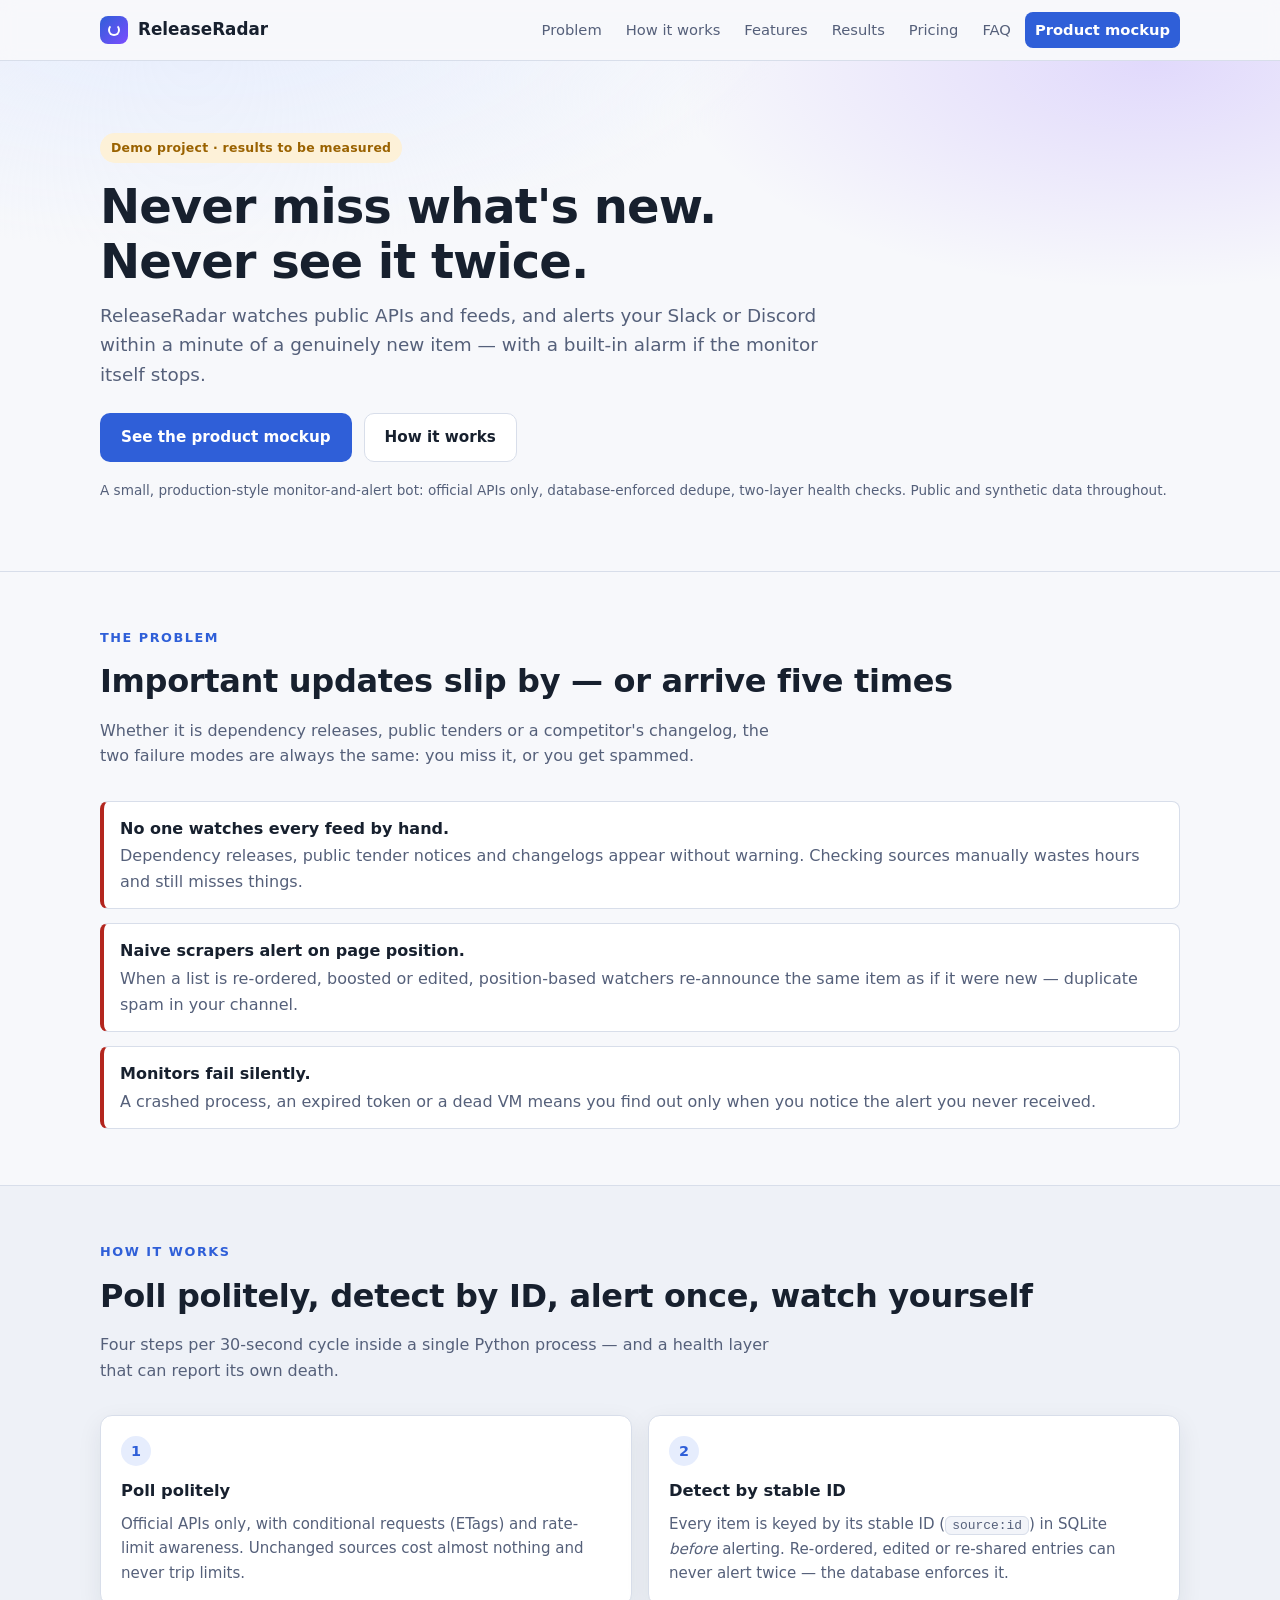
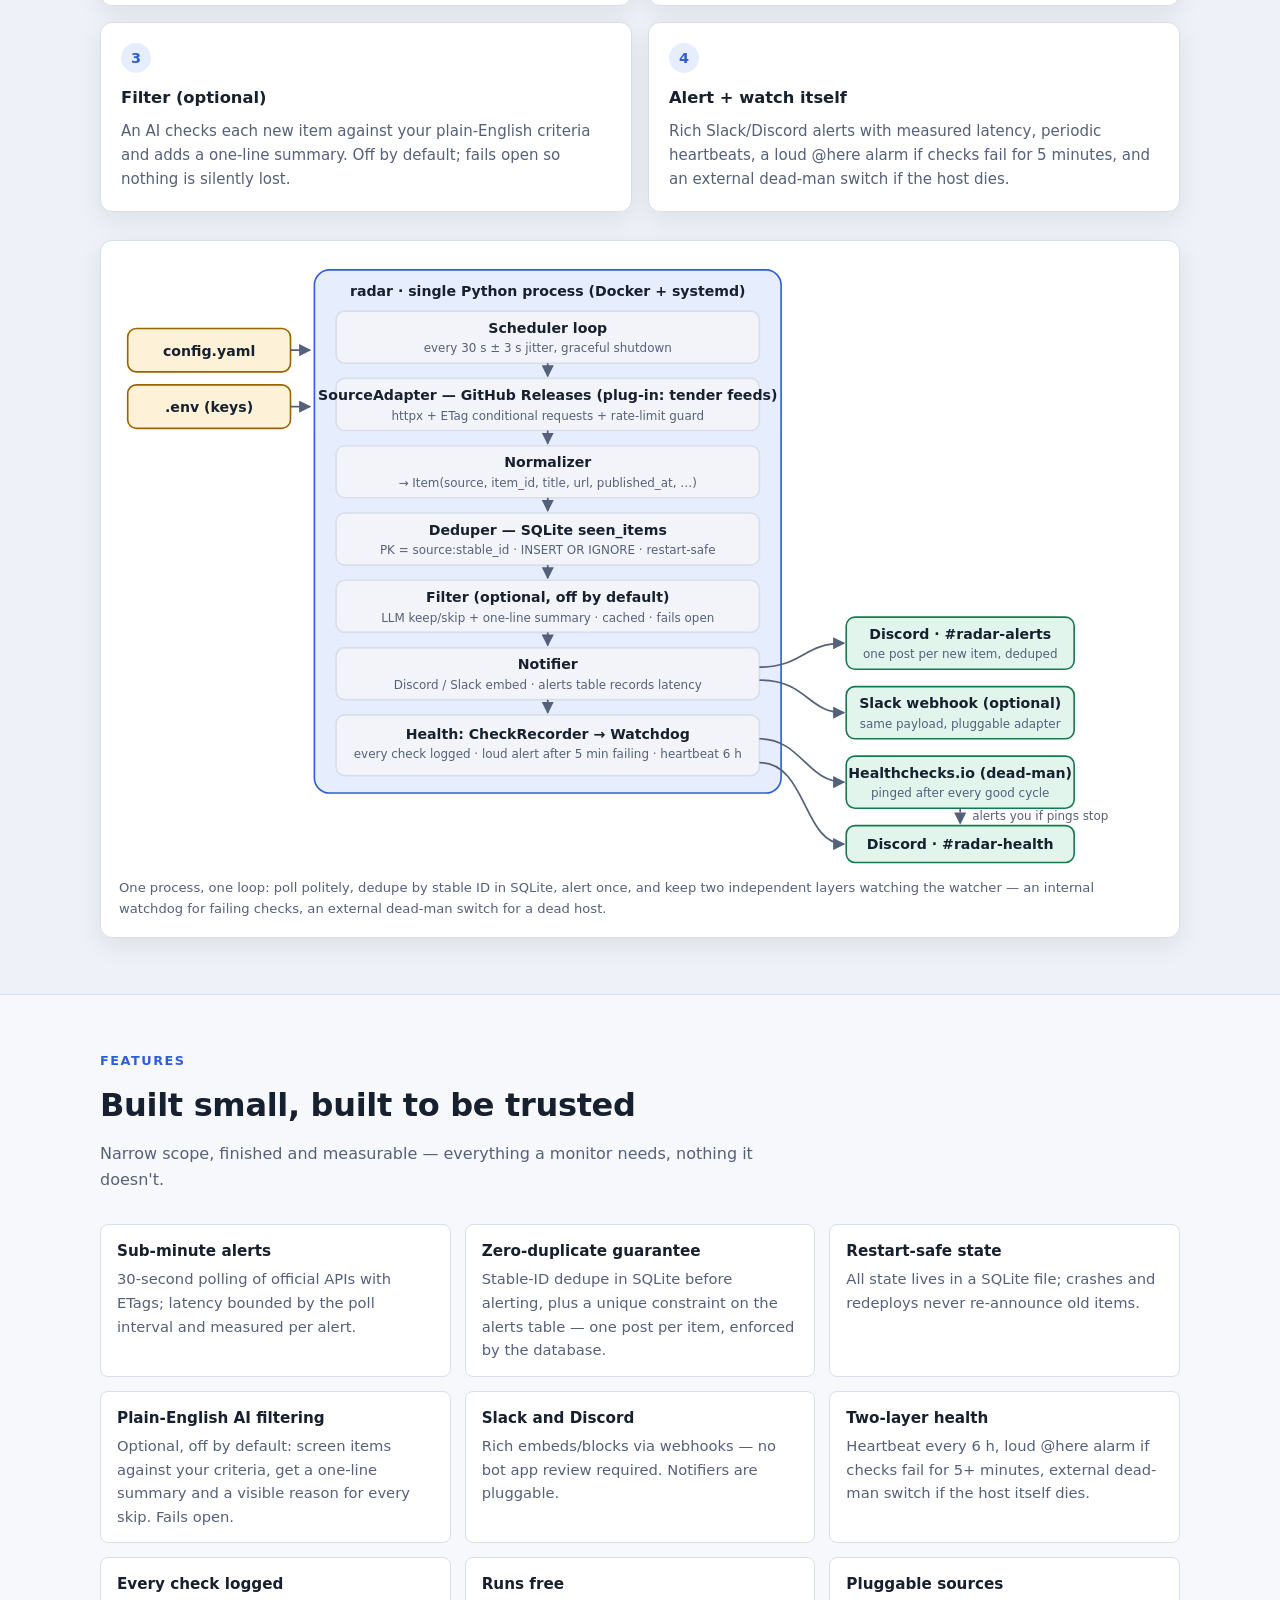
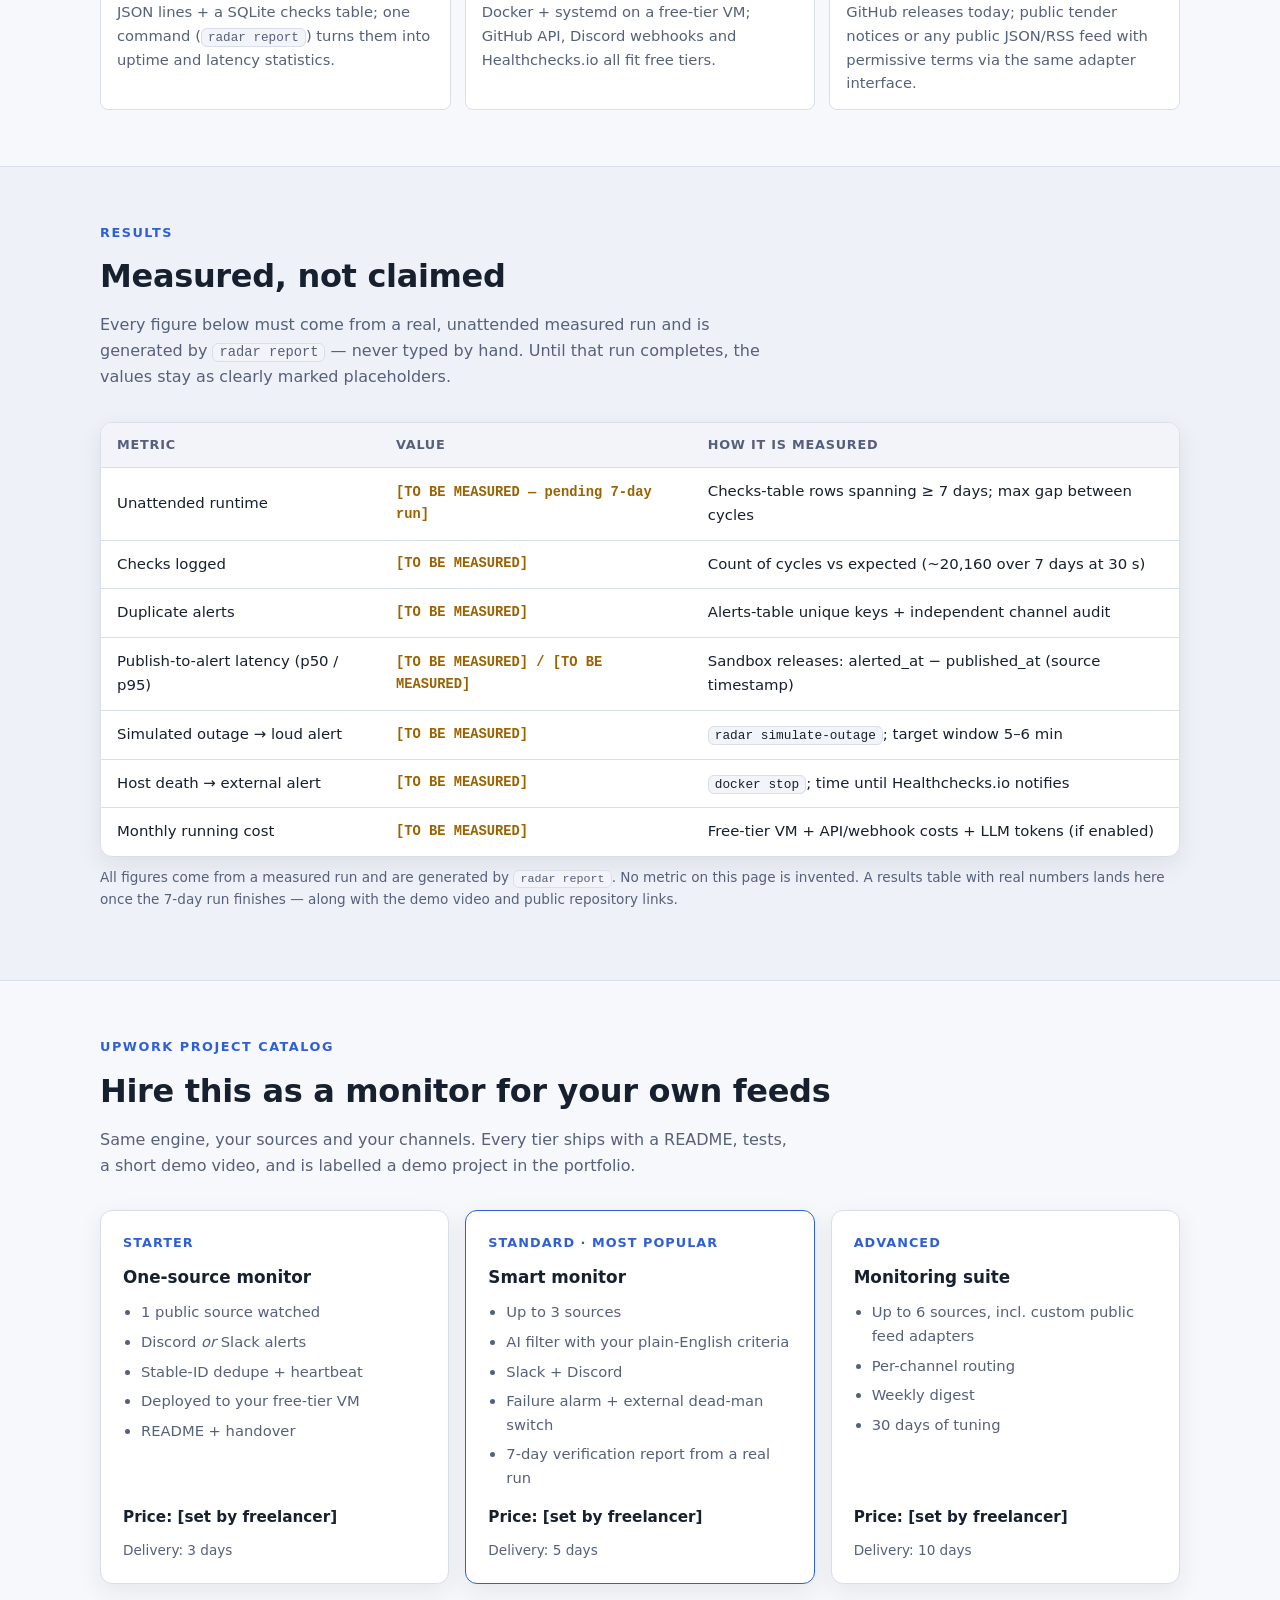
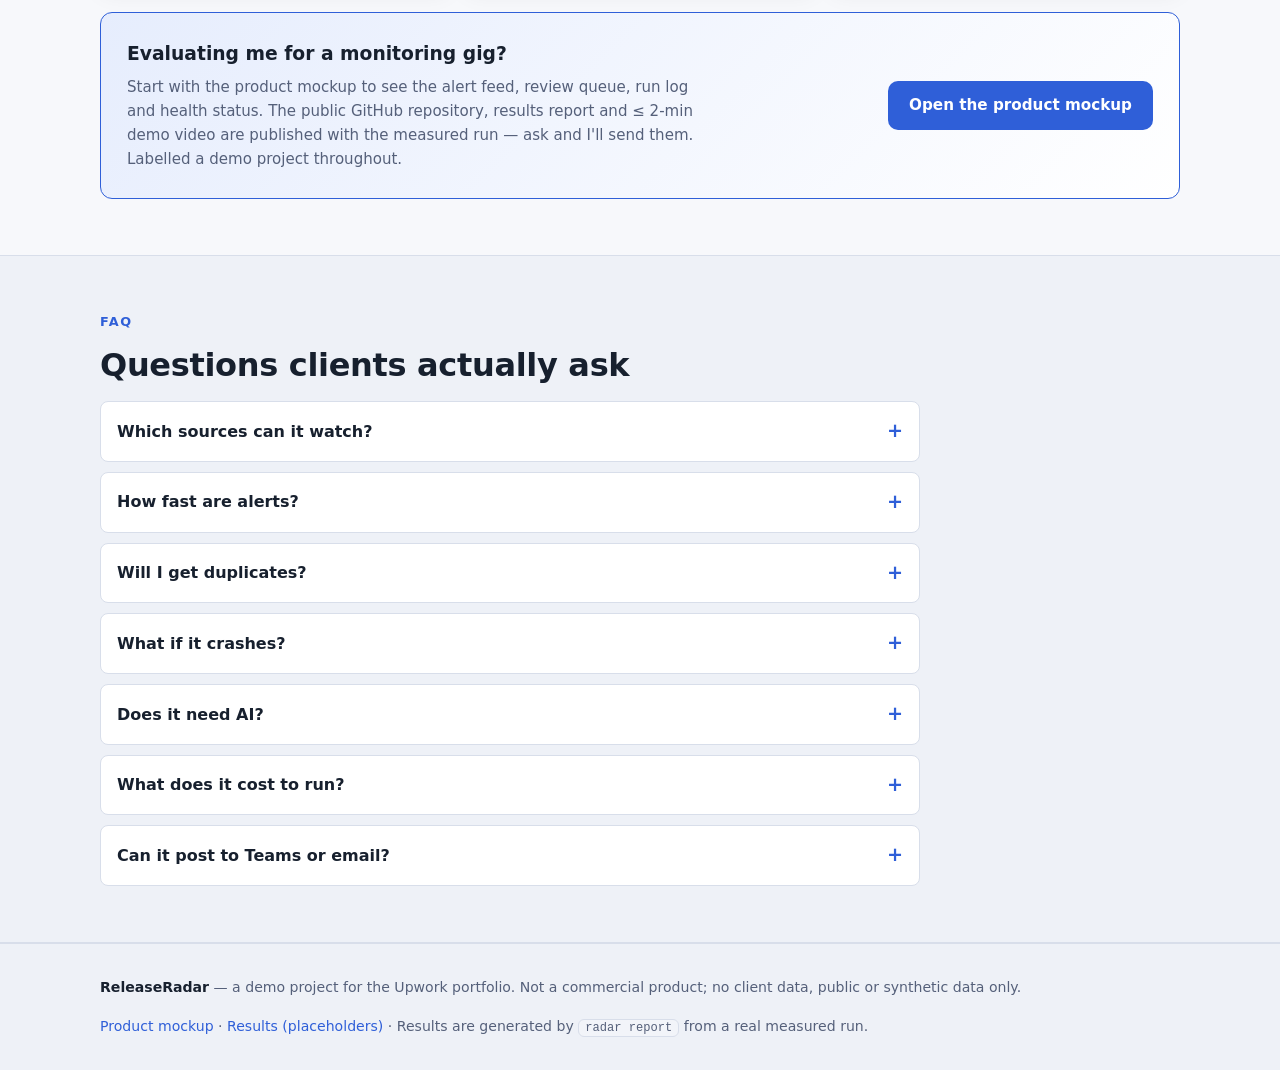
==== site/index.html @ 142ce752 "Build ReleaseRadar core: GitHub Releases monitor with zero-duplicate alerts - Config (env + YAML), p" ====
<!doctype html>
<html lang="en">
<head>
  <meta charset="utf-8">
  <meta name="viewport" content="width=device-width, initial-scale=1">
  <title>ReleaseRadar — never miss what's new, never see it twice</title>
  <meta name="description" content="ReleaseRadar watches public APIs and feeds and alerts your Slack or Discord within a minute of a genuinely new item — with a built-in alarm if the monitor itself stops. Demo project.">
  <link rel="icon" href="data:image/svg+xml,%3Csvg xmlns='http://www.w3.org/2000/svg' viewBox='0 0 32 32'%3E%3Crect width='32' height='32' rx='7' fill='%232f5fd8'/%3E%3Ccircle cx='16' cy='16' r='8' fill='none' stroke='%23fff' stroke-width='2.5' stroke-dasharray='30 12'/%3E%3Ccircle cx='16' cy='16' r='2.5' fill='%23fff'/%3E%3C/svg%3E">
  <link rel="stylesheet" href="styles.css">
</head>
<body>

  <header class="site-header">
    <div class="container">
      <a class="brand" href="index.html"><span class="logo" aria-hidden="true"></span> ReleaseRadar</a>
      <nav class="nav" aria-label="Main">
        <a href="#problem">Problem</a>
        <a href="#how">How it works</a>
        <a href="#features">Features</a>
        <a href="#results">Results</a>
        <a href="#pricing">Pricing</a>
        <a href="#faq">FAQ</a>
        <a class="nav-cta" href="demo.html">Product mockup</a>
      </nav>
    </div>
  </header>

  <!-- ============ HERO ============ -->
  <div class="hero">
    <div class="container">
      <span class="badge badge-demo">Demo project · results to be measured</span>
      <h1>Never miss what's new. Never see it twice.</h1>
      <p class="sub">ReleaseRadar watches public APIs and feeds, and alerts your Slack or Discord within a minute of a genuinely new item — with a built-in alarm if the monitor itself stops.</p>
      <div class="hero-ctas">
        <a class="btn btn-primary" href="demo.html">See the product mockup</a>
        <a class="btn btn-ghost" href="#how">How it works</a>
      </div>
      <p class="note">A small, production-style monitor-and-alert bot: official APIs only, database-enforced dedupe, two-layer health checks. Public and synthetic data throughout.</p>
    </div>
  </div>

  <!-- ============ PROBLEM ============ -->
  <section id="problem">
    <div class="container">
      <p class="section-kicker">The problem</p>
      <h2 class="section-title">Important updates slip by — or arrive five times</h2>
      <p class="section-lead">Whether it is dependency releases, public tenders or a competitor's changelog, the two failure modes are always the same: you miss it, or you get spammed.</p>
      <ul class="problem-list">
        <li><strong>No one watches every feed by hand.</strong> Dependency releases, public tender notices and changelogs appear without warning. Checking sources manually wastes hours and still misses things.</li>
        <li><strong>Naive scrapers alert on page position.</strong> When a list is re-ordered, boosted or edited, position-based watchers re-announce the same item as if it were new — duplicate spam in your channel.</li>
        <li><strong>Monitors fail silently.</strong> A crashed process, an expired token or a dead VM means you find out only when you notice the alert you never received.</li>
      </ul>
    </div>
  </section>

  <!-- ============ HOW IT WORKS ============ -->
  <section id="how" class="alt">
    <div class="container">
      <p class="section-kicker">How it works</p>
      <h2 class="section-title">Poll politely, detect by ID, alert once, watch yourself</h2>
      <p class="section-lead">Four steps per 30-second cycle inside a single Python process — and a health layer that can report its own death.</p>

      <div class="grid grid-2" style="margin-bottom:28px;">
        <div class="card">
          <span class="num">1</span>
          <h3>Poll politely</h3>
          <p>Official APIs only, with conditional requests (ETags) and rate-limit awareness. Unchanged sources cost almost nothing and never trip limits.</p>
        </div>
        <div class="card">
          <span class="num">2</span>
          <h3>Detect by stable ID</h3>
          <p>Every item is keyed by its stable ID (<code>source:id</code>) in SQLite <em>before</em> alerting. Re-ordered, edited or re-shared entries can never alert twice — the database enforces it.</p>
        </div>
        <div class="card">
          <span class="num">3</span>
          <h3>Filter (optional)</h3>
          <p>An AI checks each new item against your plain-English criteria and adds a one-line summary. Off by default; fails open so nothing is silently lost.</p>
        </div>
        <div class="card">
          <span class="num">4</span>
          <h3>Alert + watch itself</h3>
          <p>Rich Slack/Discord alerts with measured latency, periodic heartbeats, a loud @here alarm if checks fail for 5 minutes, and an external dead-man switch if the host dies.</p>
        </div>
      </div>

      <figure class="diagram-wrap" style="margin:0;">
        <svg class="diagram" viewBox="0 0 960 560" role="img" aria-labelledby="arch-title arch-desc">
          <title id="arch-title">ReleaseRadar architecture</title>
          <desc id="arch-desc">A single Python process polls sources on a scheduler, normalizes items, deduplicates them in SQLite, optionally filters them with an LLM, and notifies Discord or Slack. A health subsystem records checks, alerts a watchdog, pings an external dead-man switch, and posts heartbeats.</desc>
          <defs>
            <marker id="arrow" viewBox="0 0 10 10" refX="9" refY="5" markerWidth="7" markerHeight="7" orient="auto-start-reverse">
              <path d="M0 0 L10 5 L0 10 z" class="arrowhead"></path>
            </marker>
          </defs>

          <!-- Inputs -->
          <rect class="box box-in" x="8" y="64" width="150" height="40" rx="8"></rect>
          <text class="label" x="83" y="89" text-anchor="middle">config.yaml</text>
          <rect class="box box-in" x="8" y="116" width="150" height="40" rx="8"></rect>
          <text class="label" x="83" y="141" text-anchor="middle">.env (keys)</text>
          <path class="flow" d="M158 84 H176"></path>
          <path class="flow" d="M158 136 H176"></path>

          <!-- Core process -->
          <rect class="box box-core" x="180" y="10" width="430" height="482" rx="14"></rect>
          <text class="label accent-text" x="395" y="34" text-anchor="middle">radar · single Python process (Docker + systemd)</text>

          <!-- Stage 1 -->
          <rect class="box" x="200" y="48" width="390" height="48" rx="8"></rect>
          <text class="label" x="395" y="68" text-anchor="middle">Scheduler loop</text>
          <text class="sub" x="395" y="86" text-anchor="middle">every 30 s ± 3 s jitter, graceful shutdown</text>
          <path class="flow" d="M395 96 V108"></path>

          <!-- Stage 2 -->
          <rect class="box" x="200" y="110" width="390" height="48" rx="8"></rect>
          <text class="label" x="395" y="130" text-anchor="middle">SourceAdapter — GitHub Releases (plug-in: tender feeds)</text>
          <text class="sub" x="395" y="148" text-anchor="middle">httpx + ETag conditional requests + rate-limit guard</text>
          <path class="flow" d="M395 158 V170"></path>

          <!-- Stage 3 -->
          <rect class="box" x="200" y="172" width="390" height="48" rx="8"></rect>
          <text class="label" x="395" y="192" text-anchor="middle">Normalizer</text>
          <text class="sub" x="395" y="210" text-anchor="middle">→ Item(source, item_id, title, url, published_at, …)</text>
          <path class="flow" d="M395 220 V232"></path>

          <!-- Stage 4 -->
          <rect class="box" x="200" y="234" width="390" height="48" rx="8"></rect>
          <text class="label" x="395" y="254" text-anchor="middle">Deduper — SQLite seen_items</text>
          <text class="sub" x="395" y="272" text-anchor="middle">PK = source:stable_id · INSERT OR IGNORE · restart-safe</text>
          <path class="flow" d="M395 282 V294"></path>

          <!-- Stage 5 -->
          <rect class="box" x="200" y="296" width="390" height="48" rx="8"></rect>
          <text class="label" x="395" y="316" text-anchor="middle">Filter (optional, off by default)</text>
          <text class="sub" x="395" y="334" text-anchor="middle">LLM keep/skip + one-line summary · cached · fails open</text>
          <path class="flow" d="M395 344 V356"></path>

          <!-- Stage 6 -->
          <rect class="box" x="200" y="358" width="390" height="48" rx="8"></rect>
          <text class="label" x="395" y="378" text-anchor="middle">Notifier</text>
          <text class="sub" x="395" y="396" text-anchor="middle">Discord / Slack embed · alerts table records latency</text>

          <!-- Health row inside core -->
          <rect class="box" x="200" y="420" width="390" height="56" rx="8"></rect>
          <text class="label" x="395" y="442" text-anchor="middle">Health: CheckRecorder → Watchdog</text>
          <text class="sub" x="395" y="460" text-anchor="middle">every check logged · loud alert after 5 min failing · heartbeat 6 h</text>
          <path class="flow" d="M395 406 V418"></path>

          <!-- Outputs -->
          <rect class="box box-out" x="670" y="330" width="210" height="48" rx="8"></rect>
          <text class="label" x="775" y="350" text-anchor="middle">Discord · #radar-alerts</text>
          <text class="sub" x="775" y="368" text-anchor="middle">one post per new item, deduped</text>

          <rect class="box box-out" x="670" y="394" width="210" height="48" rx="8"></rect>
          <text class="label" x="775" y="414" text-anchor="middle">Slack webhook (optional)</text>
          <text class="sub" x="775" y="432" text-anchor="middle">same payload, pluggable adapter</text>

          <rect class="box box-out" x="670" y="458" width="210" height="48" rx="8"></rect>
          <text class="label" x="775" y="478" text-anchor="middle">Healthchecks.io (dead-man)</text>
          <text class="sub" x="775" y="496" text-anchor="middle">pinged after every good cycle</text>

          <rect class="box box-out" x="670" y="522" width="210" height="34" rx="8"></rect>
          <text class="label" x="775" y="544" text-anchor="middle">Discord · #radar-health</text>

          <!-- Flows to outputs -->
          <path class="flow" d="M590 376 C 630 376, 630 354, 668 354"></path>
          <path class="flow" d="M590 388 C 634 388, 634 418, 668 418"></path>
          <path class="flow" d="M590 442 C 628 442, 634 482, 668 482"></path>
          <path class="flow" d="M590 464 C 634 464, 630 539, 668 539"></path>
          <path class="flow" d="M775 506 V520" style="stroke-dasharray:4 4;"></path>
          <text class="sub" x="786" y="517">alerts you if pings stop</text>
        </svg>
        <figcaption>One process, one loop: poll politely, dedupe by stable ID in SQLite, alert once, and keep two independent layers watching the watcher — an internal watchdog for failing checks, an external dead-man switch for a dead host.</figcaption>
      </figure>
    </div>
  </section>

  <!-- ============ FEATURES ============ -->
  <section id="features">
    <div class="container">
      <p class="section-kicker">Features</p>
      <h2 class="section-title">Built small, built to be trusted</h2>
      <p class="section-lead">Narrow scope, finished and measurable — everything a monitor needs, nothing it doesn't.</p>
      <div class="features">
        <div class="feature"><strong>Sub-minute alerts</strong><span>30-second polling of official APIs with ETags; latency bounded by the poll interval and measured per alert.</span></div>
        <div class="feature"><strong>Zero-duplicate guarantee</strong><span>Stable-ID dedupe in SQLite before alerting, plus a unique constraint on the alerts table — one post per item, enforced by the database.</span></div>
        <div class="feature"><strong>Restart-safe state</strong><span>All state lives in a SQLite file; crashes and redeploys never re-announce old items.</span></div>
        <div class="feature"><strong>Plain-English AI filtering</strong><span>Optional, off by default: screen items against your criteria, get a one-line summary and a visible reason for every skip. Fails open.</span></div>
        <div class="feature"><strong>Slack and Discord</strong><span>Rich embeds/blocks via webhooks — no bot app review required. Notifiers are pluggable.</span></div>
        <div class="feature"><strong>Two-layer health</strong><span>Heartbeat every 6 h, loud @here alarm if checks fail for 5+ minutes, external dead-man switch if the host itself dies.</span></div>
        <div class="feature"><strong>Every check logged</strong><span>JSON lines + a SQLite checks table; one command (<code>radar report</code>) turns them into uptime and latency statistics.</span></div>
        <div class="feature"><strong>Runs free</strong><span>Docker + systemd on a free-tier VM; GitHub API, Discord webhooks and Healthchecks.io all fit free tiers.</span></div>
        <div class="feature"><strong>Pluggable sources</strong><span>GitHub releases today; public tender notices or any public JSON/RSS feed with permissive terms via the same adapter interface.</span></div>
      </div>
    </div>
  </section>

  <!-- ============ RESULTS ============ -->
  <section id="results" class="alt">
    <div class="container">
      <p class="section-kicker">Results</p>
      <h2 class="section-title">Measured, not claimed</h2>
      <p class="section-lead">Every figure below must come from a real, unattended measured run and is generated by <code>radar report</code> — never typed by hand. Until that run completes, the values stay as clearly marked placeholders.</p>
      <div class="table-wrap">
        <table>
          <thead>
            <tr><th>Metric</th><th>Value</th><th>How it is measured</th></tr>
          </thead>
          <tbody>
            <tr><td>Unattended runtime</td><td class="placeholder">[TO BE MEASURED — pending 7-day run]</td><td>Checks-table rows spanning ≥ 7 days; max gap between cycles</td></tr>
            <tr><td>Checks logged</td><td class="placeholder">[TO BE MEASURED]</td><td>Count of cycles vs expected (~20,160 over 7 days at 30 s)</td></tr>
            <tr><td>Duplicate alerts</td><td class="placeholder">[TO BE MEASURED]</td><td>Alerts-table unique keys + independent channel audit</td></tr>
            <tr><td>Publish-to-alert latency (p50 / p95)</td><td class="placeholder">[TO BE MEASURED] / [TO BE MEASURED]</td><td>Sandbox releases: alerted_at − published_at (source timestamp)</td></tr>
            <tr><td>Simulated outage → loud alert</td><td class="placeholder">[TO BE MEASURED]</td><td><code>radar simulate-outage</code>; target window 5–6 min</td></tr>
            <tr><td>Host death → external alert</td><td class="placeholder">[TO BE MEASURED]</td><td><code>docker stop</code>; time until Healthchecks.io notifies</td></tr>
            <tr><td>Monthly running cost</td><td class="placeholder">[TO BE MEASURED]</td><td>Free-tier VM + API/webhook costs + LLM tokens (if enabled)</td></tr>
          </tbody>
        </table>
      </div>
      <p class="note">All figures come from a measured run and are generated by <code>radar report</code>. No metric on this page is invented. A results table with real numbers lands here once the 7-day run finishes — along with the demo video and public repository links.</p>
    </div>
  </section>

  <!-- ============ PRICING / UPCWORK CTA ============ -->
  <section id="pricing">
    <div class="container">
      <p class="section-kicker">Upwork Project Catalog</p>
      <h2 class="section-title">Hire this as a monitor for your own feeds</h2>
      <p class="section-lead">Same engine, your sources and your channels. Every tier ships with a README, tests, a short demo video, and is labelled a demo project in the portfolio.</p>

      <div class="offer-grid">
        <div class="offer">
          <span class="tier">Starter</span>
          <h3>One-source monitor</h3>
          <ul>
            <li>1 public source watched</li>
            <li>Discord <em>or</em> Slack alerts</li>
            <li>Stable-ID dedupe + heartbeat</li>
            <li>Deployed to your free-tier VM</li>
            <li>README + handover</li>
          </ul>
          <div class="price">Price: [set by freelancer]</div>
          <div class="delivery">Delivery: 3 days</div>
        </div>
        <div class="offer featured">
          <span class="tier">Standard · most popular</span>
          <h3>Smart monitor</h3>
          <ul>
            <li>Up to 3 sources</li>
            <li>AI filter with your plain-English criteria</li>
            <li>Slack + Discord</li>
            <li>Failure alarm + external dead-man switch</li>
            <li>7-day verification report from a real run</li>
          </ul>
          <div class="price">Price: [set by freelancer]</div>
          <div class="delivery">Delivery: 5 days</div>
        </div>
        <div class="offer">
          <span class="tier">Advanced</span>
          <h3>Monitoring suite</h3>
          <ul>
            <li>Up to 6 sources, incl. custom public feed adapters</li>
            <li>Per-channel routing</li>
            <li>Weekly digest</li>
            <li>30 days of tuning</li>
          </ul>
          <div class="price">Price: [set by freelancer]</div>
          <div class="delivery">Delivery: 10 days</div>
        </div>
      </div>

      <div class="cta-panel">
        <div>
          <h3>Evaluating me for a monitoring gig?</h3>
          <p>Start with the product mockup to see the alert feed, review queue, run log and health status. The public GitHub repository, results report and ≤ 2-min demo video are published with the measured run — ask and I'll send them. Labelled a demo project throughout.</p>
        </div>
        <div class="hero-ctas" style="margin:0;">
          <a class="btn btn-primary" href="demo.html">Open the product mockup</a>
        </div>
      </div>
    </div>
  </section>

  <!-- ============ FAQ ============ -->
  <section id="faq" class="alt">
    <div class="container">
      <p class="section-kicker">FAQ</p>
      <h2 class="section-title">Questions clients actually ask</h2>
      <div class="faq">
        <details class="faq-item">
          <summary>Which sources can it watch?</summary>
          <p>Any public API or published feed whose terms allow automated access — GitHub releases today, public tender notices or other JSON/RSS feeds through the same adapter interface. It does not log in, bypass paywalls or defeat anti-bot protection.</p>
        </details>
        <details class="faq-item">
          <summary>How fast are alerts?</summary>
          <p>Latency is bounded by the poll interval (default 30 s, ±3 s jitter) plus posting time. The measured p50/p95 numbers will appear in the results table above once a real run completes — they are placeholders until then.</p>
        </details>
        <details class="faq-item">
          <summary>Will I get duplicates?</summary>
          <p>No. Each item is recorded by its stable ID in SQLite <em>before</em> alerting, and the alerts table has a unique constraint — one post per item is enforced by the database, across restarts and re-ordered lists alike.</p>
        </details>
        <details class="faq-item">
          <summary>What if it crashes?</summary>
          <p>systemd restarts the container. If checks keep failing for more than 5 minutes you get a loud @here alarm, and if the whole host dies an external dead-man switch (Healthchecks.io) notices the missing pings and alerts you.</p>
        </details>
        <details class="faq-item">
          <summary>Does it need AI?</summary>
          <p>No. AI filtering is optional and off by default. When enabled it screens items against plain-English criteria, shows the reason for every skip, caches each decision, and fails open so nothing is silently lost.</p>
        </details>
        <details class="faq-item">
          <summary>What does it cost to run?</summary>
          <p>Infrastructure fits free tiers (free-tier VM, GitHub API, Discord webhooks, Healthchecks.io), so the base system is $0/month. AI cost depends on volume and is measured per item from real token counts — shown in the cost table after the measured run.</p>
        </details>
        <details class="faq-item">
          <summary>Can it post to Teams or email?</summary>
          <p>Notifiers are pluggable; Slack and Discord ship by default. Teams or email adapters are a small addition on request.</p>
        </details>
      </div>
    </div>
  </section>

  <!-- ============ FOOTER ============ -->
  <footer class="site-footer">
    <div class="container">
      <div>
        <strong>ReleaseRadar</strong> — a demo project for the Upwork portfolio. Not a commercial product; no client data, public or synthetic data only.
      </div>
      <div>
        <a href="demo.html">Product mockup</a> ·
        <a href="#results">Results (placeholders)</a> ·
        Results are generated by <code>radar report</code> from a real measured run.
      </div>
    </div>
  </footer>

</body>
</html>
---- site/styles.css ----
/* ReleaseRadar — static site stylesheet
   Light + dark mode via prefers-color-scheme. No build step, no external fonts. */

:root {
  --bg: #f7f8fb;
  --bg-alt: #eef1f7;
  --surface: #ffffff;
  --surface-2: #f2f4f9;
  --text: #17202e;
  --text-muted: #55607a;
  --border: #d8deea;
  --accent: #2f5fd8;
  --accent-strong: #234bb4;
  --accent-soft: #e6edfd;
  --ok: #157a4f;
  --ok-soft: #e2f5ec;
  --warn: #9a6200;
  --warn-soft: #fdf1d8;
  --danger: #b3261e;
  --danger-soft: #fbe6e4;
  --code-bg: #101726;
  --code-text: #dfe7ff;
  --shadow: 0 8px 24px rgba(23, 32, 46, 0.08);
  --radius: 12px;
  --radius-sm: 8px;
  --maxw: 1080px;
  --mono: "SFMono-Regular", Consolas, "Liberation Mono", Menlo, monospace;
  --sans: system-ui, -apple-system, "Segoe UI", Roboto, "Helvetica Neue", Arial, sans-serif;
}

@media (prefers-color-scheme: dark) {
  :root {
    --bg: #0e131c;
    --bg-alt: #131a26;
    --surface: #161d2b;
    --surface-2: #1c2536;
    --text: #e8ecf5;
    --text-muted: #9aa7c0;
    --border: #2a3549;
    --accent: #7ea2ff;
    --accent-strong: #9db7ff;
    --accent-soft: #1d2b4d;
    --ok: #4cd6a0;
    --ok-soft: #123628;
    --warn: #f0b95e;
    --warn-soft: #3b2d12;
    --danger: #ff8a80;
    --danger-soft: #46201d;
    --code-bg: #0a0f18;
    --code-text: #cdd8f5;
    --shadow: 0 8px 24px rgba(0, 0, 0, 0.45);
  }
}

* { box-sizing: border-box; }

html { scroll-behavior: smooth; }

body {
  margin: 0;
  font-family: var(--sans);
  background: var(--bg);
  color: var(--text);
  line-height: 1.6;
  -webkit-font-smoothing: antialiased;
}

a { color: var(--accent); text-decoration: none; }
a:hover { text-decoration: underline; }

img, svg { max-width: 100%; height: auto; }

.container {
  width: min(100% - 32px, var(--maxw));
  margin-inline: auto;
}

/* ---------- Header ---------- */
.site-header {
  position: sticky;
  top: 0;
  z-index: 20;
  background: var(--bg);
  background: color-mix(in srgb, var(--bg) 88%, transparent);
  backdrop-filter: blur(8px);
  border-bottom: 1px solid var(--border);
}

.site-header .container {
  display: flex;
  align-items: center;
  justify-content: space-between;
  gap: 16px;
  padding: 12px 0;
  flex-wrap: wrap;
}

.brand {
  display: flex;
  align-items: center;
  gap: 10px;
  font-weight: 700;
  font-size: 1.05rem;
  color: var(--text);
}
.brand:hover { text-decoration: none; }
.brand .logo {
  width: 28px;
  height: 28px;
  border-radius: 8px;
  background: linear-gradient(135deg, var(--accent), #7c4dff);
  display: inline-block;
  position: relative;
  flex: none;
}
.brand .logo::after {
  content: "";
  position: absolute;
  inset: 8px;
  border: 2px solid #fff;
  border-radius: 50%;
  border-top-color: transparent;
}

.nav {
  display: flex;
  gap: 4px;
  flex-wrap: wrap;
  align-items: center;
}
.nav a {
  color: var(--text-muted);
  font-size: 0.92rem;
  padding: 6px 10px;
  border-radius: 8px;
}
.nav a:hover {
  color: var(--text);
  background: var(--surface-2);
  text-decoration: none;
}
.nav .nav-cta {
  background: var(--accent);
  color: #fff;
  font-weight: 600;
}
.nav .nav-cta:hover { background: var(--accent-strong); color: #fff; }
@media (prefers-color-scheme: dark) {
  .nav .nav-cta { color: #0e131c; }
}

/* ---------- Badges & buttons ---------- */
.badge {
  display: inline-flex;
  align-items: center;
  gap: 6px;
  font-size: 0.78rem;
  font-weight: 600;
  padding: 4px 10px;
  border-radius: 999px;
  border: 1px solid var(--border);
  background: var(--surface-2);
  color: var(--text-muted);
  letter-spacing: 0.02em;
}
.badge-demo { background: var(--warn-soft); color: var(--warn); border-color: transparent; }
.badge-mock { background: var(--danger-soft); color: var(--danger); border-color: transparent; }
.badge-sample { background: var(--accent-soft); color: var(--accent); border-color: transparent; font-size: 0.7rem; padding: 2px 8px; }
.badge-ok { background: var(--ok-soft); color: var(--ok); border-color: transparent; }
.badge-warn { background: var(--warn-soft); color: var(--warn); border-color: transparent; }
.badge-danger { background: var(--danger-soft); color: var(--danger); border-color: transparent; }

.btn {
  display: inline-flex;
  align-items: center;
  justify-content: center;
  gap: 8px;
  padding: 11px 20px;
  border-radius: 10px;
  font-weight: 600;
  font-size: 0.95rem;
  border: 1px solid transparent;
  cursor: pointer;
  transition: background 0.15s ease, border-color 0.15s ease;
}
.btn:hover { text-decoration: none; }
.btn-primary { background: var(--accent); color: #fff; }
.btn-primary:hover { background: var(--accent-strong); color: #fff; }
@media (prefers-color-scheme: dark) {
  .btn-primary { color: #0e131c; }
}
.btn-ghost {
  background: var(--surface);
  color: var(--text);
  border-color: var(--border);
}
.btn-ghost:hover { border-color: var(--accent); color: var(--accent); }

/* ---------- Hero ---------- */
.hero {
  padding: 72px 0 56px;
  background:
    radial-gradient(1000px 400px at 15% -10%, var(--accent-soft), transparent 60%),
    radial-gradient(800px 380px at 90% 0%, color-mix(in srgb, #7c4dff 18%, transparent), transparent 60%);
  border-bottom: 1px solid var(--border);
}
.hero h1 {
  font-size: clamp(1.9rem, 5vw, 3rem);
  line-height: 1.15;
  letter-spacing: -0.02em;
  margin: 16px 0 12px;
  max-width: 20ch;
}
.hero p.sub {
  font-size: clamp(1rem, 2.4vw, 1.15rem);
  color: var(--text-muted);
  max-width: 62ch;
  margin: 0 0 24px;
}
.hero-ctas { display: flex; gap: 12px; flex-wrap: wrap; margin-bottom: 18px; }

/* ---------- Sections ---------- */
section { padding: 56px 0; }
section.alt { background: var(--bg-alt); border-block: 1px solid var(--border); }

.section-kicker {
  font-size: 0.8rem;
  font-weight: 700;
  letter-spacing: 0.12em;
  text-transform: uppercase;
  color: var(--accent);
  margin: 0 0 8px;
}
.section-title {
  font-size: clamp(1.4rem, 3.4vw, 2rem);
  letter-spacing: -0.01em;
  margin: 0 0 10px;
}
.section-lead {
  color: var(--text-muted);
  max-width: 68ch;
  margin: 0 0 32px;
}

/* ---------- Cards & grids ---------- */
.grid { display: grid; gap: 16px; }
.grid-3 { grid-template-columns: repeat(3, 1fr); }
.grid-2 { grid-template-columns: repeat(2, 1fr); }
@media (max-width: 860px) {
  .grid-3, .grid-2 { grid-template-columns: 1fr; }
}

.card {
  background: var(--surface);
  border: 1px solid var(--border);
  border-radius: var(--radius);
  padding: 20px;
  box-shadow: var(--shadow);
}
.card h3 { margin: 0 0 8px; font-size: 1.02rem; }
.card p { margin: 0; color: var(--text-muted); font-size: 0.94rem; }
.card .num {
  display: inline-flex;
  align-items: center;
  justify-content: center;
  width: 30px;
  height: 30px;
  border-radius: 999px;
  background: var(--accent-soft);
  color: var(--accent);
  font-weight: 700;
  font-size: 0.9rem;
  margin-bottom: 12px;
}

/* Problem list */
.problem-list { display: grid; gap: 14px; padding: 0; margin: 0; list-style: none; }
.problem-list li {
  background: var(--surface);
  border: 1px solid var(--border);
  border-left: 4px solid var(--danger);
  border-radius: var(--radius-sm);
  padding: 14px 16px;
  color: var(--text-muted);
}
.problem-list strong { color: var(--text); display: block; margin-bottom: 2px; }

/* Features */
.features { display: grid; grid-template-columns: repeat(3, 1fr); gap: 14px; }
@media (max-width: 860px) { .features { grid-template-columns: repeat(2, 1fr); } }
@media (max-width: 540px) { .features { grid-template-columns: 1fr; } }
.feature {
  background: var(--surface);
  border: 1px solid var(--border);
  border-radius: var(--radius-sm);
  padding: 14px 16px;
  font-size: 0.92rem;
}
.feature strong { display: block; margin-bottom: 4px; font-size: 0.95rem; }
.feature span { color: var(--text-muted); }

/* ---------- Architecture diagram ---------- */
.diagram-wrap {
  background: var(--surface);
  border: 1px solid var(--border);
  border-radius: var(--radius);
  padding: 18px;
  overflow-x: auto;
  box-shadow: var(--shadow);
}
.diagram-wrap figcaption {
  margin-top: 10px;
  font-size: 0.82rem;
  color: var(--text-muted);
}
.diagram { display: block; min-width: 720px; width: 100%; }
.diagram .box { fill: var(--surface-2); stroke: var(--border); stroke-width: 1.5; }
.diagram .box-core { fill: var(--accent-soft); stroke: var(--accent); stroke-width: 1.5; }
.diagram .box-out { fill: var(--ok-soft); stroke: var(--ok); stroke-width: 1.5; }
.diagram .box-in { fill: var(--warn-soft); stroke: var(--warn); stroke-width: 1.5; }
.diagram .label { fill: var(--text); font: 600 13px var(--sans); }
.diagram .sub { fill: var(--text-muted); font: 400 11px var(--sans); }
.diagram .flow { stroke: var(--text-muted); stroke-width: 1.6; fill: none; marker-end: url(#arrow); }
.diagram marker path, .diagram .arrowhead { fill: var(--text-muted); stroke: none; }
.accent-text { fill: var(--accent); }

/* ---------- Tables ---------- */
.table-wrap {
  overflow-x: auto;
  border: 1px solid var(--border);
  border-radius: var(--radius);
  background: var(--surface);
  box-shadow: var(--shadow);
}
table {
  width: 100%;
  border-collapse: collapse;
  font-size: 0.93rem;
  min-width: 480px;
}
th, td {
  text-align: left;
  padding: 12px 16px;
  border-bottom: 1px solid var(--border);
}
th {
  background: var(--surface-2);
  font-size: 0.8rem;
  text-transform: uppercase;
  letter-spacing: 0.06em;
  color: var(--text-muted);
}
tr:last-child td { border-bottom: none; }
td.placeholder, .placeholder {
  color: var(--warn);
  font-weight: 600;
  font-family: var(--mono);
  font-size: 0.86rem;
}
.note {
  font-size: 0.85rem;
  color: var(--text-muted);
  margin-top: 10px;
}
code {
  font-family: var(--mono);
  font-size: 0.86em;
  background: var(--surface-2);
  border: 1px solid var(--border);
  border-radius: 6px;
  padding: 1px 6px;
}

/* ---------- Offer / pricing ---------- */
.offer-grid { display: grid; grid-template-columns: repeat(3, 1fr); gap: 16px; }
@media (max-width: 860px) { .offer-grid { grid-template-columns: 1fr; } }
.offer {
  background: var(--surface);
  border: 1px solid var(--border);
  border-radius: var(--radius);
  padding: 22px;
  display: flex;
  flex-direction: column;
  gap: 10px;
  box-shadow: var(--shadow);
}
.offer.featured { border-color: var(--accent); position: relative; }
.offer h3 { margin: 0; font-size: 1.05rem; }
.offer .tier { font-size: 0.8rem; font-weight: 700; text-transform: uppercase; letter-spacing: 0.08em; color: var(--accent); }
.offer ul { margin: 0; padding-left: 18px; color: var(--text-muted); font-size: 0.92rem; flex: 1; }
.offer li { margin-bottom: 6px; }
.offer .price { font-weight: 700; color: var(--text); font-size: 0.95rem; }
.offer .delivery { font-size: 0.85rem; color: var(--text-muted); }

.cta-panel {
  margin-top: 28px;
  background: linear-gradient(135deg, var(--accent-soft), var(--surface));
  border: 1px solid var(--accent);
  border-radius: var(--radius);
  padding: 26px;
  display: flex;
  gap: 18px;
  align-items: center;
  justify-content: space-between;
  flex-wrap: wrap;
}
.cta-panel h3 { margin: 0 0 6px; }
.cta-panel p { margin: 0; color: var(--text-muted); font-size: 0.94rem; max-width: 60ch; }

/* ---------- FAQ ---------- */
.faq { display: grid; gap: 10px; max-width: 820px; }
details.faq-item {
  background: var(--surface);
  border: 1px solid var(--border);
  border-radius: var(--radius-sm);
  padding: 14px 16px;
}
details.faq-item summary {
  cursor: pointer;
  font-weight: 600;
  list-style: none;
  display: flex;
  justify-content: space-between;
  align-items: center;
  gap: 12px;
}
details.faq-item summary::-webkit-details-marker { display: none; }
details.faq-item summary::after {
  content: "+";
  font-size: 1.2rem;
  color: var(--accent);
  flex: none;
}
details.faq-item[open] summary::after { content: "\2212"; }
details.faq-item p { margin: 10px 0 0; color: var(--text-muted); font-size: 0.94rem; }

/* ---------- Footer ---------- */
.site-footer {
  background: var(--bg-alt);
  border-top: 1px solid var(--border);
  padding: 32px 0;
  font-size: 0.88rem;
  color: var(--text-muted);
}
.site-footer .container {
  display: flex;
  justify-content: space-between;
  gap: 16px;
  flex-wrap: wrap;
}
.site-footer strong { color: var(--text); }

/* ---------- Demo (mockup) page ---------- */
.mock-banner {
  background: var(--danger-soft);
  border-bottom: 1px solid var(--danger);
  color: var(--danger);
  padding: 10px 0;
  font-size: 0.88rem;
  font-weight: 600;
}
.mock-banner .container { display: flex; gap: 10px; align-items: center; flex-wrap: wrap; }

.app-shell {
  display: grid;
  grid-template-columns: 220px 1fr;
  gap: 20px;
  padding: 24px 0 48px;
  align-items: start;
}
@media (max-width: 860px) {
  .app-shell { grid-template-columns: 1fr; }
}

.app-side {
  background: var(--surface);
  border: 1px solid var(--border);
  border-radius: var(--radius);
  padding: 14px;
  position: sticky;
  top: 76px;
}
@media (max-width: 860px) {
  .app-side { position: static; }
}
.app-side .side-title {
  font-size: 0.72rem;
  text-transform: uppercase;
  letter-spacing: 0.1em;
  color: var(--text-muted);
  margin: 4px 8px 8px;
}
.app-side a {
  display: block;
  padding: 8px 10px;
  border-radius: 8px;
  color: var(--text-muted);
  font-size: 0.9rem;
  margin-bottom: 2px;
}
.app-side a:hover { background: var(--surface-2); color: var(--text); text-decoration: none; }
.app-side .side-status {
  margin-top: 12px;
  padding: 10px;
  background: var(--ok-soft);
  border-radius: 8px;
  font-size: 0.82rem;
  color: var(--ok);
  font-weight: 600;
}

.app-main { display: grid; gap: 20px; min-width: 0; }

.panel {
  background: var(--surface);
  border: 1px solid var(--border);
  border-radius: var(--radius);
  box-shadow: var(--shadow);
  overflow: hidden;
}
.panel-head {
  display: flex;
  justify-content: space-between;
  align-items: center;
  gap: 12px;
  padding: 14px 18px;
  border-bottom: 1px solid var(--border);
  background: var(--surface-2);
  flex-wrap: wrap;
}
.panel-head h2 { margin: 0; font-size: 1rem; }
.panel-head .panel-meta { font-size: 0.8rem; color: var(--text-muted); }
.panel-body { padding: 18px; }
.panel-note {
  padding: 10px 18px;
  font-size: 0.8rem;
  color: var(--text-muted);
  background: var(--surface-2);
  border-top: 1px solid var(--border);
}

/* Stat tiles */
.tiles { display: grid; grid-template-columns: repeat(4, 1fr); gap: 12px; }
@media (max-width: 860px) { .tiles { grid-template-columns: repeat(2, 1fr); } }
@media (max-width: 420px) { .tiles { grid-template-columns: 1fr; } }
.tile {
  background: var(--surface);
  border: 1px solid var(--border);
  border-radius: var(--radius-sm);
  padding: 14px;
}
.tile .tile-label { font-size: 0.76rem; color: var(--text-muted); text-transform: uppercase; letter-spacing: 0.06em; }
.tile .tile-value { font-size: 1.3rem; font-weight: 700; margin: 4px 0 2px; font-family: var(--mono); }
.tile .tile-sub { font-size: 0.78rem; color: var(--text-muted); }

/* Alert feed */
.feed { display: grid; gap: 12px; }
.alert-card {
  border: 1px solid var(--border);
  border-left: 4px solid var(--accent);
  border-radius: var(--radius-sm);
  background: var(--surface-2);
  padding: 14px 16px;
}
.alert-card.skipped { border-left-color: var(--warn); opacity: 0.9; }
.alert-card .alert-top {
  display: flex;
  justify-content: space-between;
  gap: 10px;
  flex-wrap: wrap;
  align-items: baseline;
}
.alert-card .alert-title { font-weight: 700; font-size: 0.95rem; }
.alert-card .alert-title a { color: var(--text); }
.alert-card .alert-meta {
  display: flex;
  gap: 8px;
  flex-wrap: wrap;
  font-size: 0.78rem;
  color: var(--text-muted);
  margin-top: 8px;
  font-family: var(--mono);
}
.alert-card .alert-summary {
  margin-top: 8px;
  font-size: 0.88rem;
  color: var(--text-muted);
  border-top: 1px dashed var(--border);
  padding-top: 8px;
}
.pill {
  display: inline-block;
  font-size: 0.72rem;
  font-weight: 600;
  padding: 2px 8px;
  border-radius: 999px;
  background: var(--accent-soft);
  color: var(--accent);
  font-family: var(--sans);
}
.pill.ok { background: var(--ok-soft); color: var(--ok); }
.pill.warn { background: var(--warn-soft); color: var(--warn); }
.pill.danger { background: var(--danger-soft); color: var(--danger); }
.pill.muted { background: var(--surface); color: var(--text-muted); border: 1px solid var(--border); }

/* Review queue rows */
.queue { display: grid; gap: 10px; }
.queue-row {
  display: grid;
  grid-template-columns: 1fr auto;
  gap: 12px;
  align-items: center;
  border: 1px solid var(--border);
  border-radius: var(--radius-sm);
  padding: 12px 14px;
  background: var(--surface);
}
@media (max-width: 540px) {
  .queue-row { grid-template-columns: 1fr; }
}
.queue-row .q-title { font-weight: 600; font-size: 0.92rem; }
.queue-row .q-meta { font-size: 0.8rem; color: var(--text-muted); margin-top: 4px; }
.queue-row .q-actions { display: flex; gap: 8px; flex-wrap: wrap; }
.q-btn {
  font-size: 0.8rem;
  font-weight: 600;
  padding: 6px 12px;
  border-radius: 8px;
  border: 1px solid var(--border);
  background: var(--surface-2);
  color: var(--text-muted);
  cursor: not-allowed;
}

/* Run log */
.runlog {
  background: var(--code-bg);
  color: var(--code-text);
  border-radius: var(--radius-sm);
  padding: 14px 16px;
  font-family: var(--mono);
  font-size: 0.78rem;
  line-height: 1.7;
  overflow-x: auto;
  margin: 0;
  white-space: pre;
}
.runlog .lvl-info { color: #8ab4ff; }
.runlog .lvl-ok { color: #5cdb9d; }
.runlog .lvl-warn { color: #f0c674; }
.runlog .lvl-err { color: #ff8a80; }

/* Health rows */
.health-grid { display: grid; grid-template-columns: repeat(2, 1fr); gap: 12px; }
@media (max-width: 640px) { .health-grid { grid-template-columns: 1fr; } }
.health-row {
  border: 1px solid var(--border);
  border-radius: var(--radius-sm);
  padding: 12px 14px;
  background: var(--surface-2);
  display: flex;
  justify-content: space-between;
  gap: 10px;
  align-items: center;
  font-size: 0.9rem;
}
.health-row .h-label { color: var(--text-muted); }

/* Item detail (extracted fields) */
.fields {
  display: grid;
  grid-template-columns: repeat(2, 1fr);
  gap: 8px 16px;
  font-size: 0.88rem;
}
@media (max-width: 540px) { .fields { grid-template-columns: 1fr; } }
.fields .f-key {
  color: var(--text-muted);
  font-family: var(--mono);
  font-size: 0.78rem;
  text-transform: uppercase;
  letter-spacing: 0.05em;
}
.fields .f-val { font-weight: 600; word-break: break-word; }

/* Chat with citations */
.chat { display: grid; gap: 10px; }
.bubble {
  border: 1px solid var(--border);
  border-radius: 12px;
  padding: 10px 14px;
  font-size: 0.9rem;
  max-width: 92%;
}
.bubble.user {
  background: var(--accent-soft);
  color: var(--text);
  justify-self: end;
  border-bottom-right-radius: 4px;
}
.bubble.bot {
  background: var(--surface-2);
  color: var(--text-muted);
  justify-self: start;
  border-bottom-left-radius: 4px;
}
.bubble .cite {
  display: inline-block;
  margin-top: 6px;
  font-size: 0.78rem;
  background: var(--surface);
  border: 1px solid var(--border);
  border-radius: 6px;
  padding: 2px 8px;
  color: var(--accent);
  font-family: var(--mono);
}

/* Tabs (anchor-style segmented nav on demo page) */
.segmented {
  display: flex;
  gap: 6px;
  flex-wrap: wrap;
  padding: 4px;
  background: var(--surface-2);
  border: 1px solid var(--border);
  border-radius: 10px;
}
.segmented a {
  font-size: 0.85rem;
  font-weight: 600;
  color: var(--text-muted);
  padding: 7px 14px;
  border-radius: 8px;
}
.segmented a:hover { background: var(--surface); color: var(--text); text-decoration: none; }

.page-intro { padding: 28px 0 8px; }
.page-intro h1 { font-size: clamp(1.5rem, 4vw, 2.1rem); margin: 10px 0 8px; }
.page-intro p { color: var(--text-muted); max-width: 70ch; margin: 0 0 16px; }

/* Small screens */
@media (max-width: 420px) {
  .container { width: min(100% - 24px, var(--maxw)); }
  section { padding: 40px 0; }
  .hero { padding: 48px 0 40px; }
  .btn { width: 100%; }
  .hero-ctas { flex-direction: column; }
  th, td { padding: 10px 12px; }
}

/* Print-ish safety: never let wide blocks break layout */
.panel, .card, .table-wrap { max-width: 100%; }
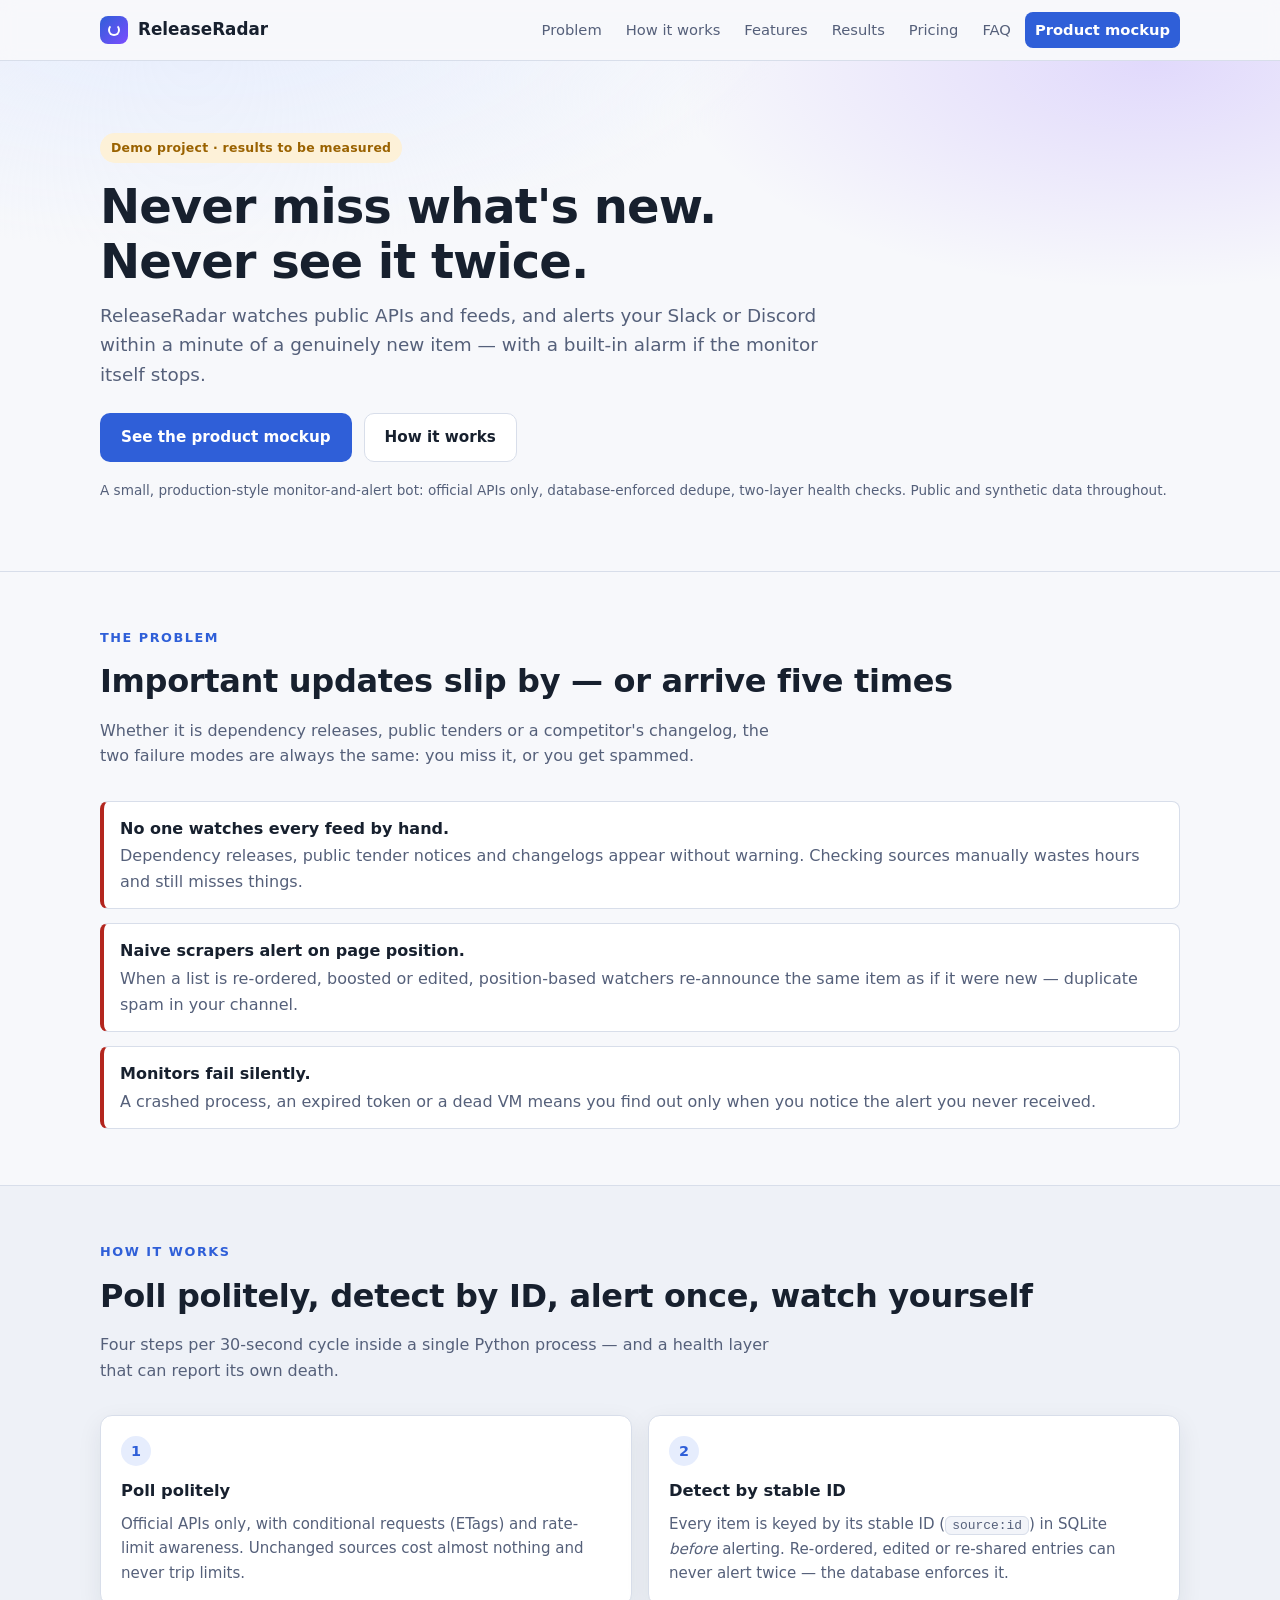
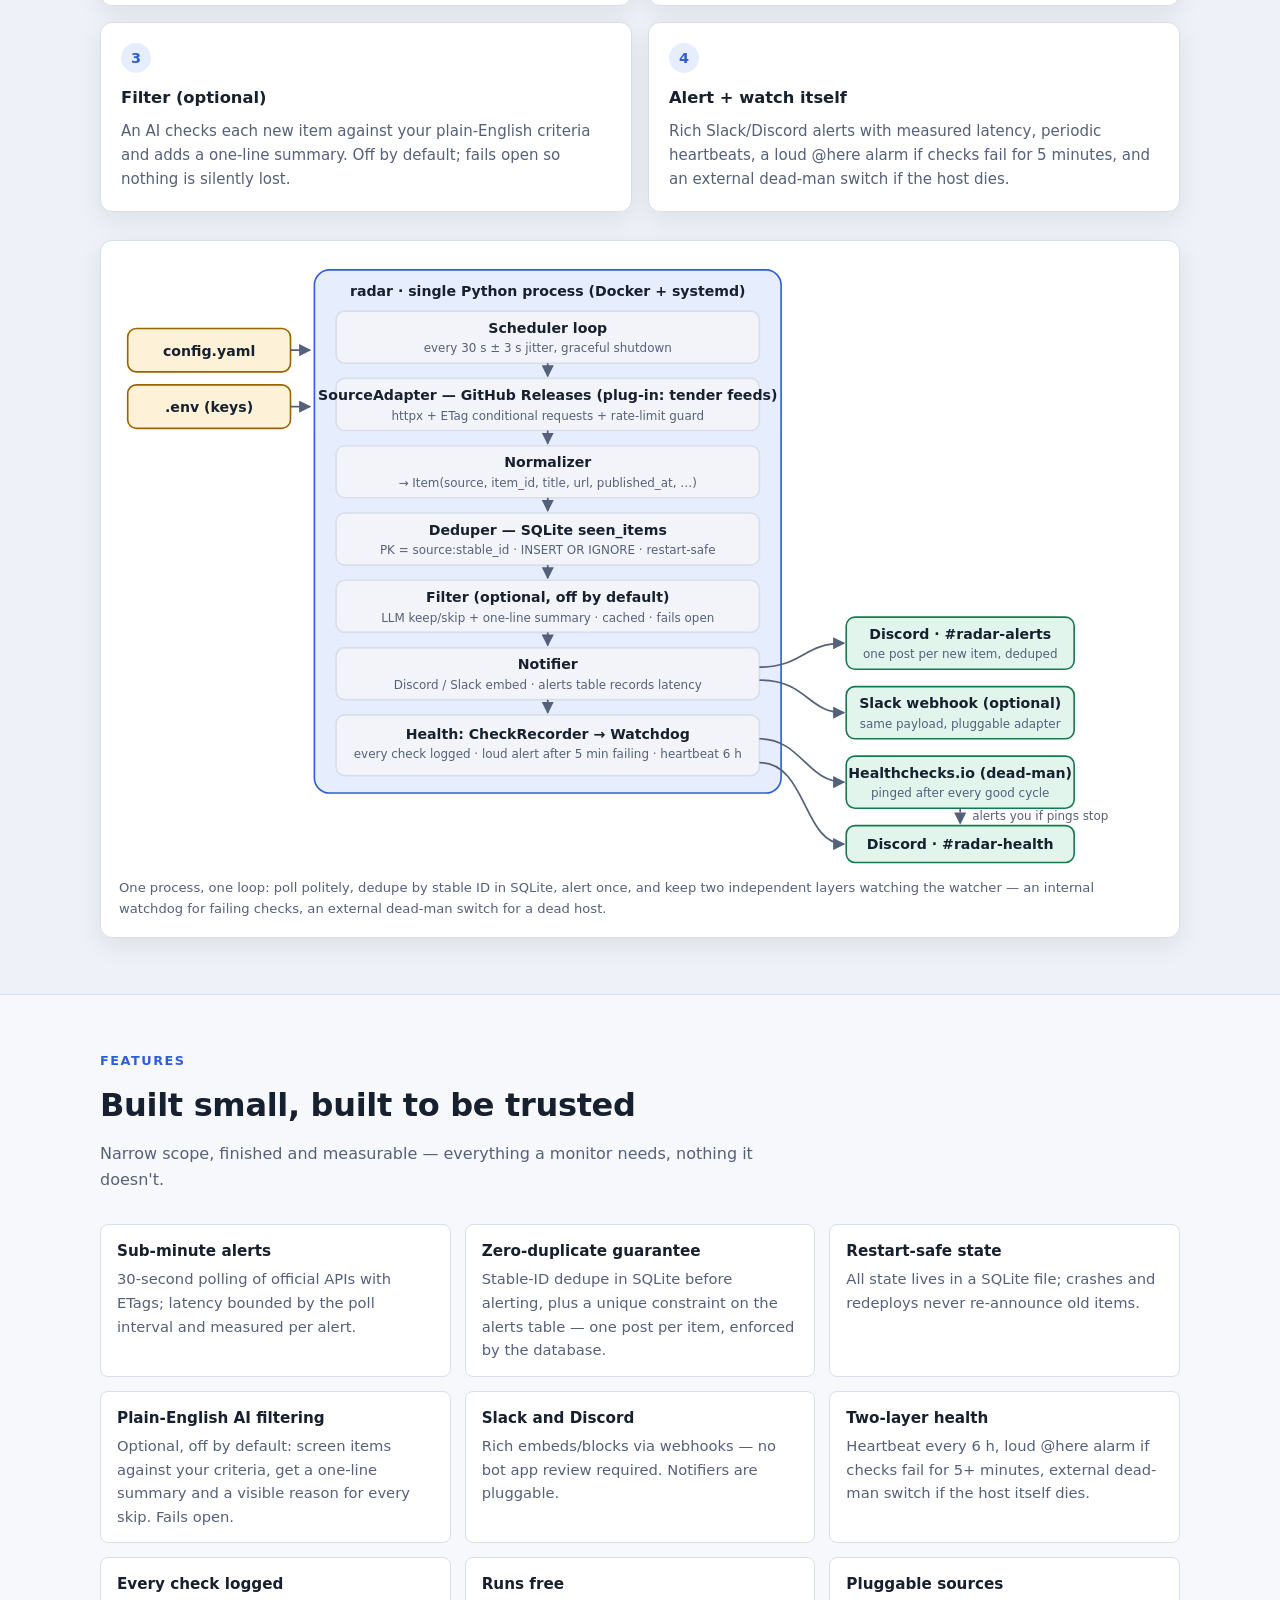
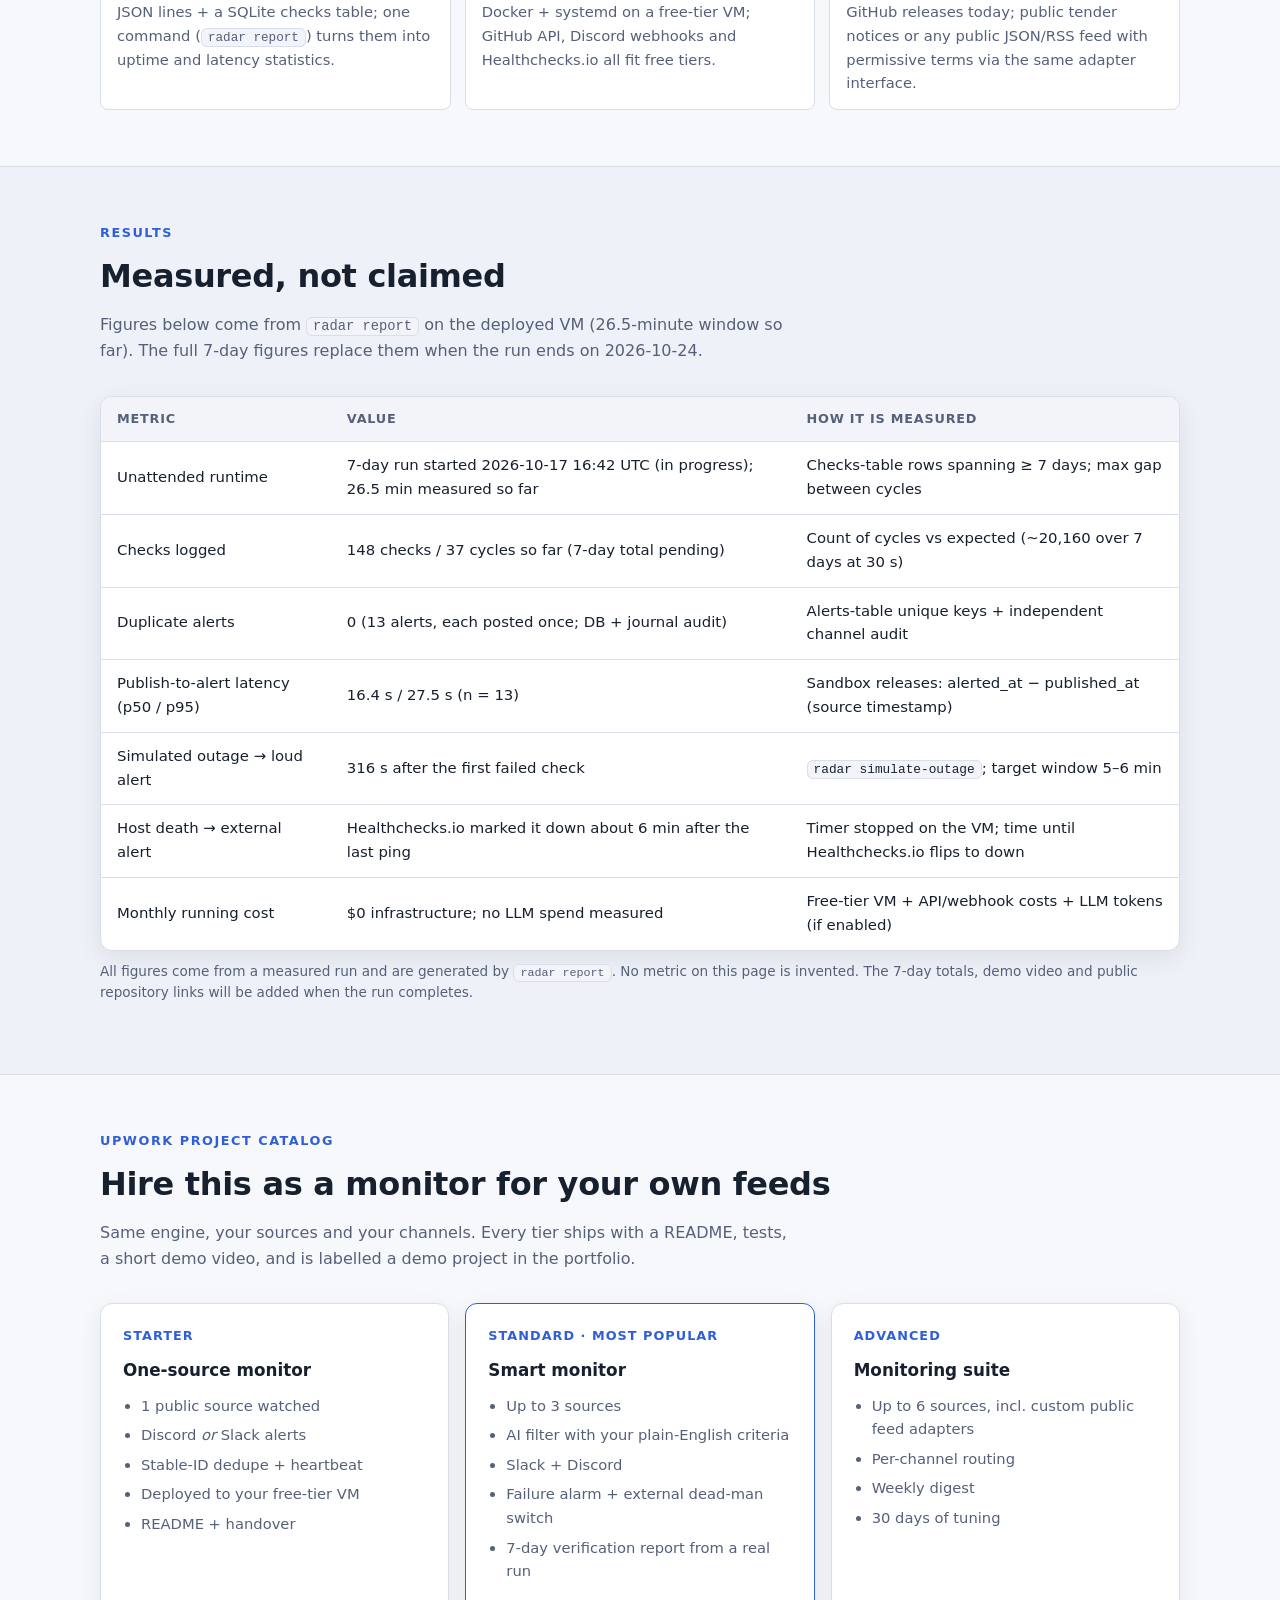
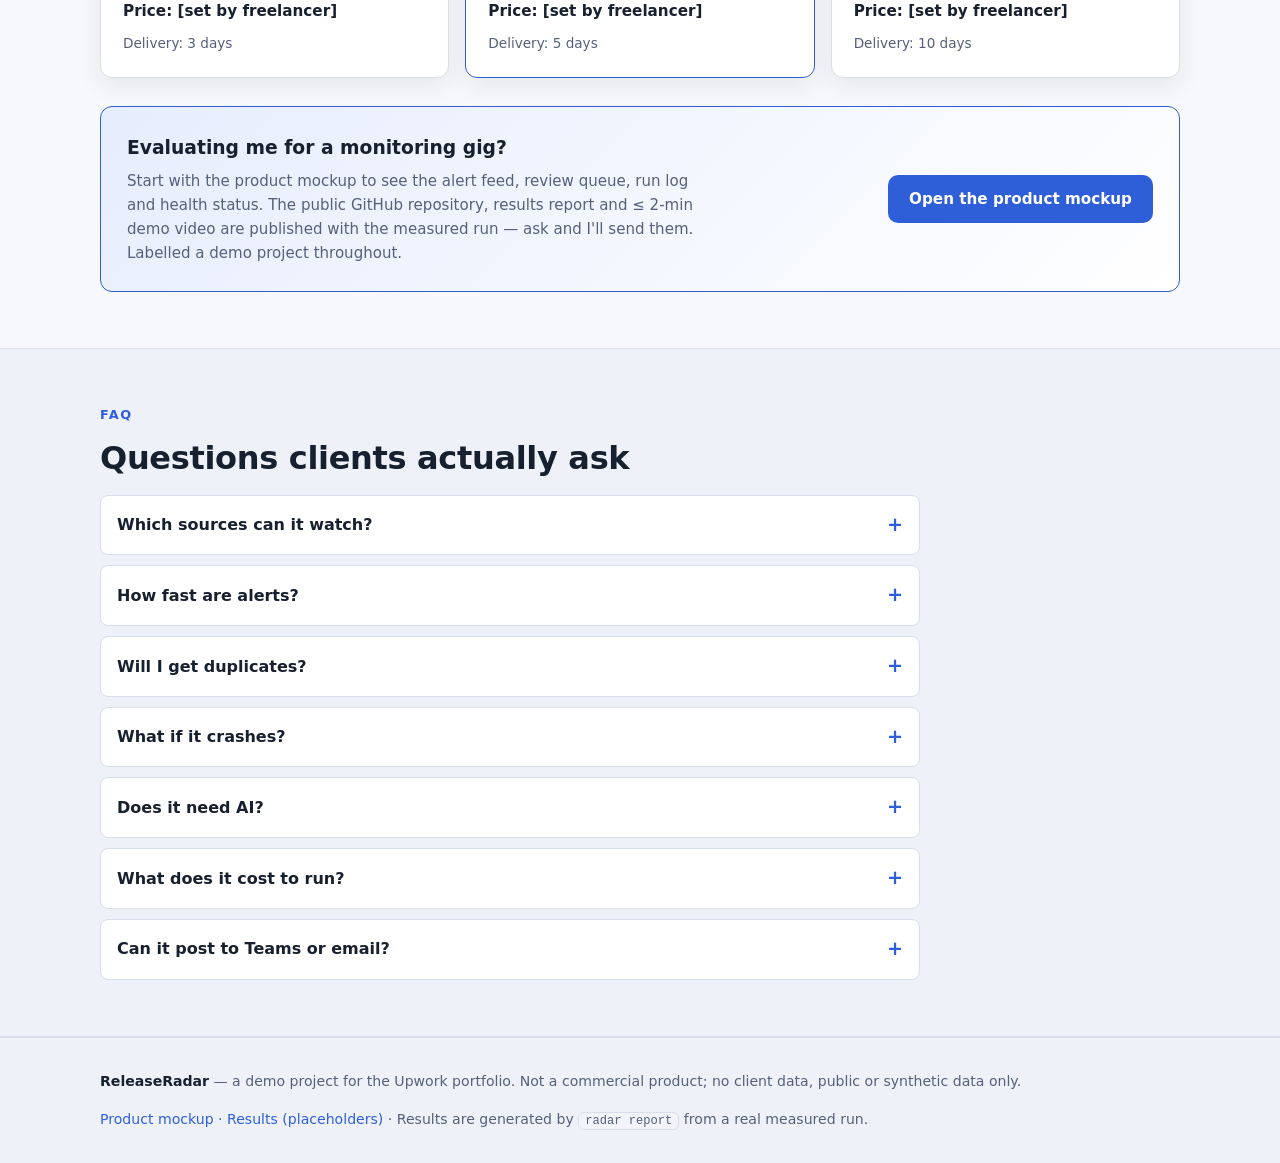
==== commit 983eb43a: "Docs: measured VM results, outage test record, cost, video script, Upwork entry; update site results" ====
--- a/site/index.html
+++ b/site/index.html
@@ -200,24 +200,24 @@
     <div class="container">
       <p class="section-kicker">Results</p>
       <h2 class="section-title">Measured, not claimed</h2>
-      <p class="section-lead">Every figure below must come from a real, unattended measured run and is generated by <code>radar report</code> — never typed by hand. Until that run completes, the values stay as clearly marked placeholders.</p>
+      <p class="section-lead">Figures below come from <code>radar report</code> on the deployed VM (26.5-minute window so far). The full 7-day figures replace them when the run ends on 2026-10-24.</p>
       <div class="table-wrap">
         <table>
           <thead>
             <tr><th>Metric</th><th>Value</th><th>How it is measured</th></tr>
           </thead>
           <tbody>
-            <tr><td>Unattended runtime</td><td class="placeholder">[TO BE MEASURED — pending 7-day run]</td><td>Checks-table rows spanning ≥ 7 days; max gap between cycles</td></tr>
-            <tr><td>Checks logged</td><td class="placeholder">[TO BE MEASURED]</td><td>Count of cycles vs expected (~20,160 over 7 days at 30 s)</td></tr>
-            <tr><td>Duplicate alerts</td><td class="placeholder">[TO BE MEASURED]</td><td>Alerts-table unique keys + independent channel audit</td></tr>
-            <tr><td>Publish-to-alert latency (p50 / p95)</td><td class="placeholder">[TO BE MEASURED] / [TO BE MEASURED]</td><td>Sandbox releases: alerted_at − published_at (source timestamp)</td></tr>
-            <tr><td>Simulated outage → loud alert</td><td class="placeholder">[TO BE MEASURED]</td><td><code>radar simulate-outage</code>; target window 5–6 min</td></tr>
-            <tr><td>Host death → external alert</td><td class="placeholder">[TO BE MEASURED]</td><td><code>docker stop</code>; time until Healthchecks.io notifies</td></tr>
-            <tr><td>Monthly running cost</td><td class="placeholder">[TO BE MEASURED]</td><td>Free-tier VM + API/webhook costs + LLM tokens (if enabled)</td></tr>
+            <tr><td>Unattended runtime</td><td>7-day run started 2026-10-17 16:42 UTC (in progress); 26.5 min measured so far</td><td>Checks-table rows spanning ≥ 7 days; max gap between cycles</td></tr>
+            <tr><td>Checks logged</td><td>148 checks / 37 cycles so far (7-day total pending)</td><td>Count of cycles vs expected (~20,160 over 7 days at 30 s)</td></tr>
+            <tr><td>Duplicate alerts</td><td>0 (13 alerts, each posted once; DB + journal audit)</td><td>Alerts-table unique keys + independent channel audit</td></tr>
+            <tr><td>Publish-to-alert latency (p50 / p95)</td><td>16.4 s / 27.5 s (n = 13)</td><td>Sandbox releases: alerted_at − published_at (source timestamp)</td></tr>
+            <tr><td>Simulated outage → loud alert</td><td>316 s after the first failed check</td><td><code>radar simulate-outage</code>; target window 5–6 min</td></tr>
+            <tr><td>Host death → external alert</td><td>Healthchecks.io marked it down about 6 min after the last ping</td><td>Timer stopped on the VM; time until Healthchecks.io flips to down</td></tr>
+            <tr><td>Monthly running cost</td><td>$0 infrastructure; no LLM spend measured</td><td>Free-tier VM + API/webhook costs + LLM tokens (if enabled)</td></tr>
           </tbody>
         </table>
       </div>
-      <p class="note">All figures come from a measured run and are generated by <code>radar report</code>. No metric on this page is invented. A results table with real numbers lands here once the 7-day run finishes — along with the demo video and public repository links.</p>
+      <p class="note">All figures come from a measured run and are generated by <code>radar report</code>. No metric on this page is invented. The 7-day totals, demo video and public repository links will be added when the run completes.</p>
     </div>
   </section>
 
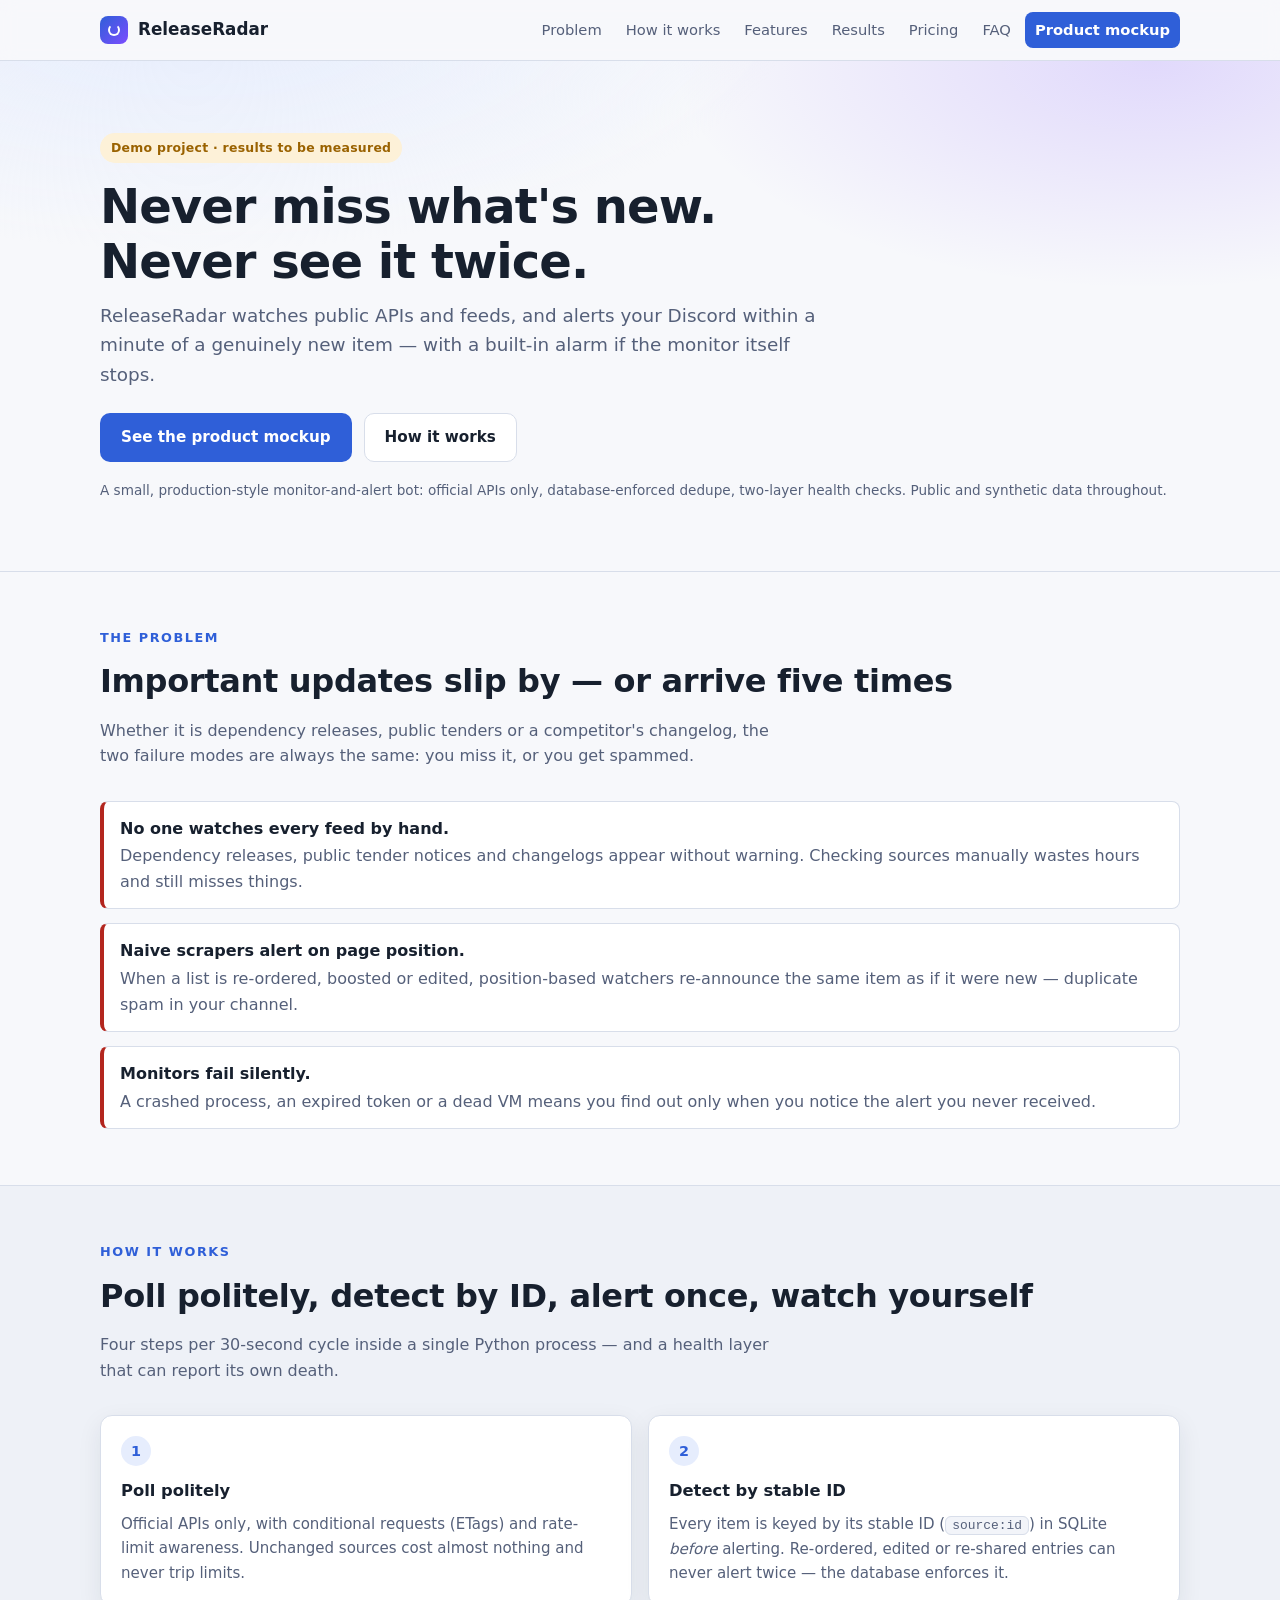
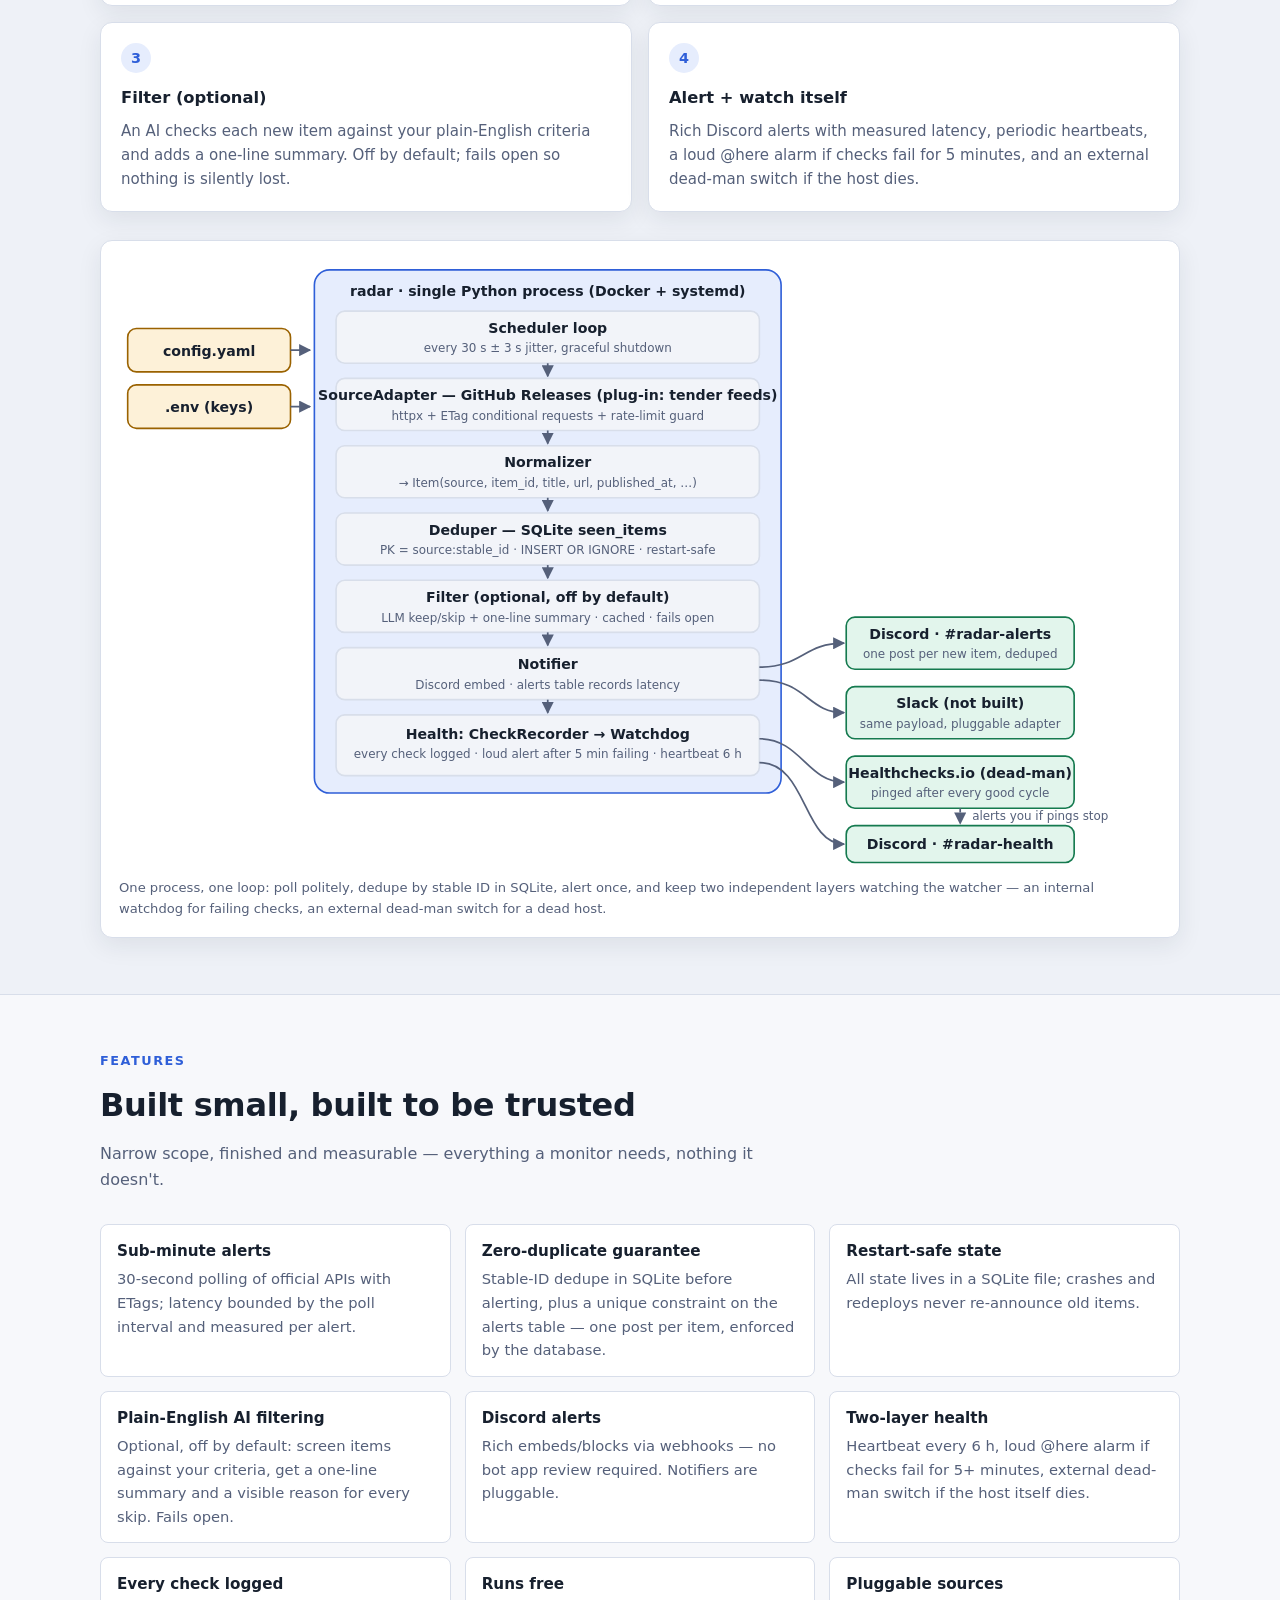
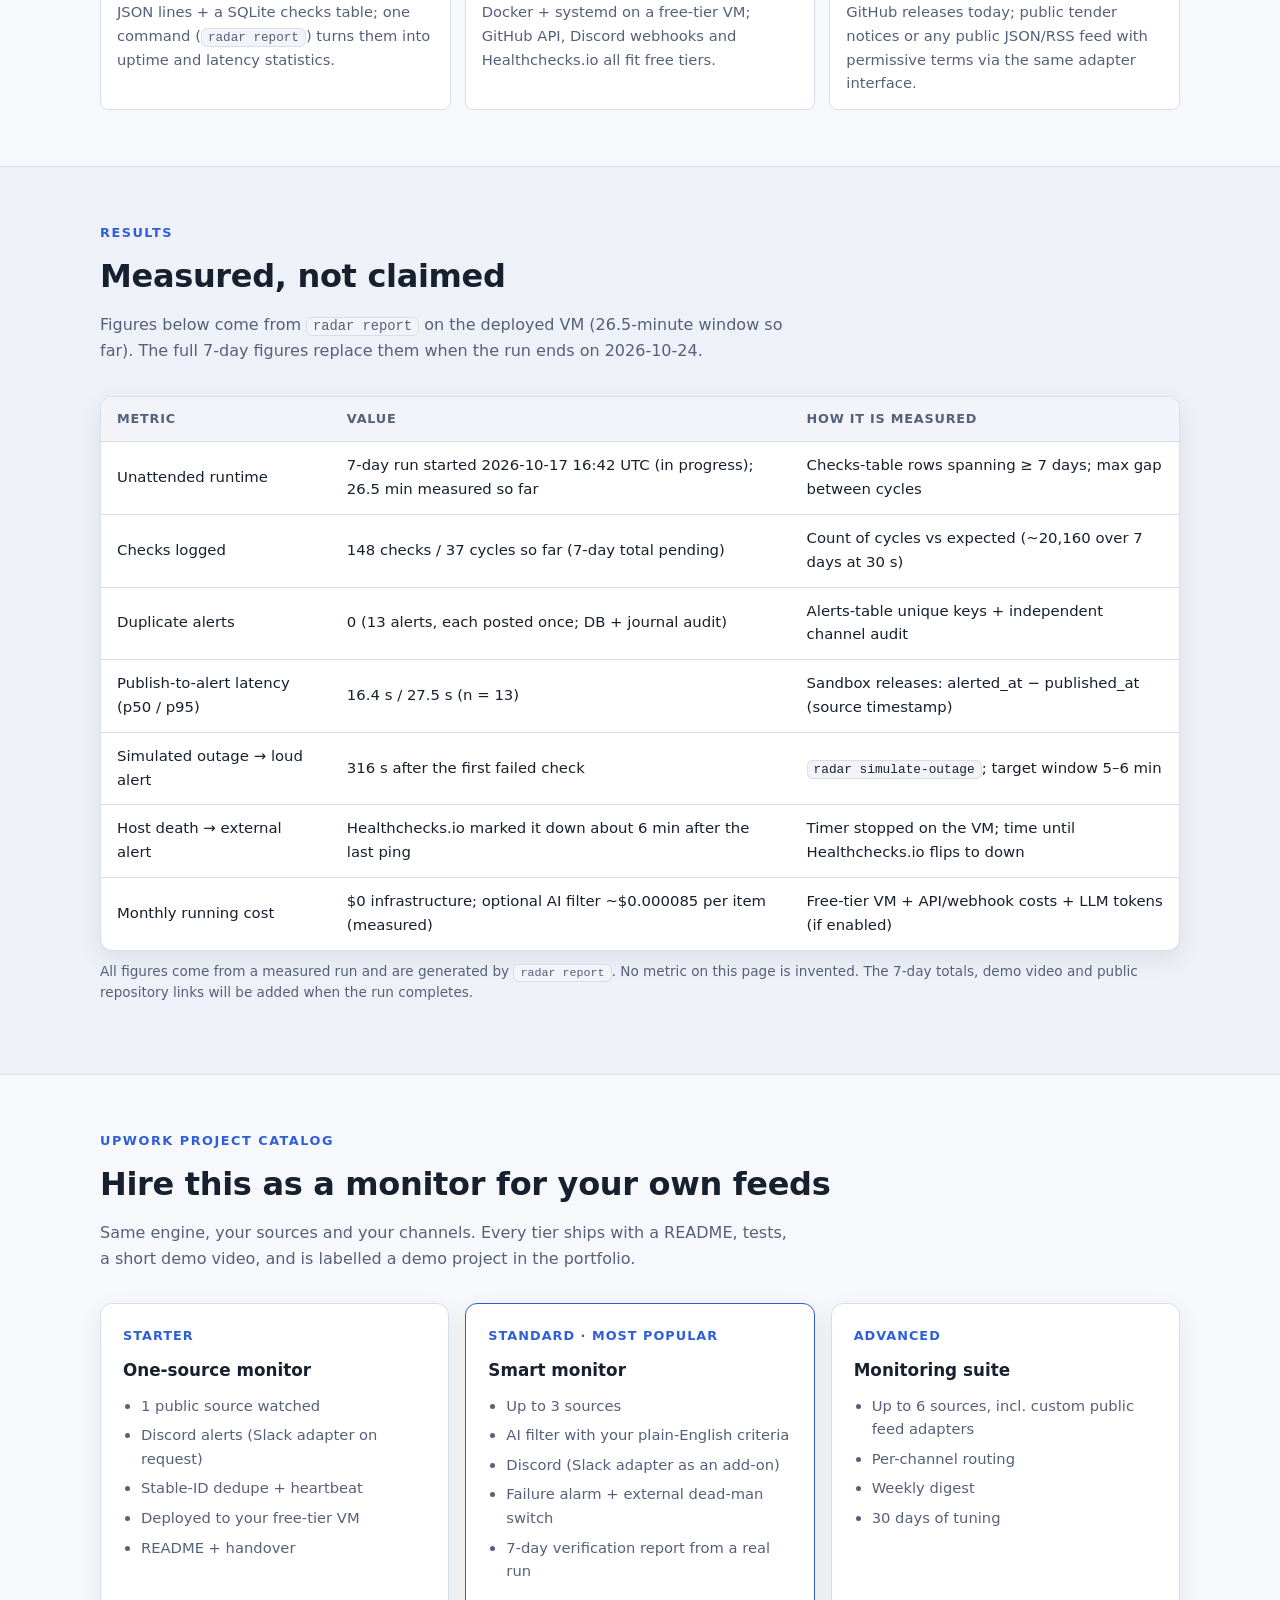
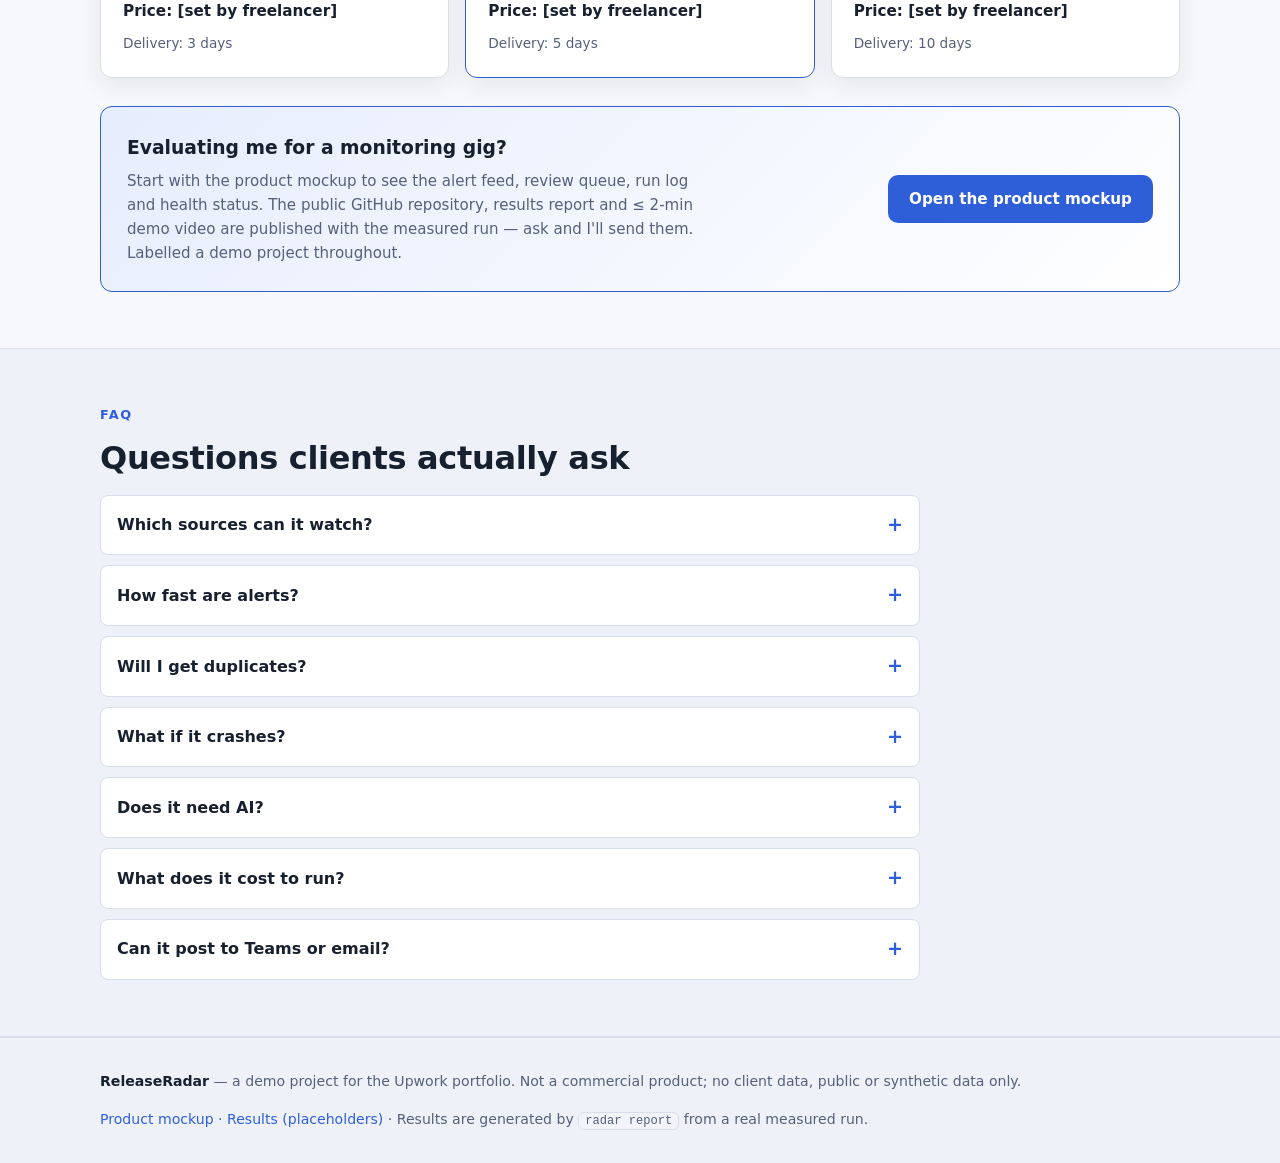
==== commit 6ce3b1d6: "Fix LLM client endpoint pinning, add live filter eval results, CI workflow, correct Slack claims Co-" ====
--- a/site/index.html
+++ b/site/index.html
@@ -4,7 +4,7 @@
   <meta charset="utf-8">
   <meta name="viewport" content="width=device-width, initial-scale=1">
   <title>ReleaseRadar — never miss what's new, never see it twice</title>
-  <meta name="description" content="ReleaseRadar watches public APIs and feeds and alerts your Slack or Discord within a minute of a genuinely new item — with a built-in alarm if the monitor itself stops. Demo project.">
+  <meta name="description" content="ReleaseRadar watches public APIs and feeds and alerts your Discord within a minute of a genuinely new item — with a built-in alarm if the monitor itself stops. Demo project.">
   <link rel="icon" href="data:image/svg+xml,%3Csvg xmlns='http://www.w3.org/2000/svg' viewBox='0 0 32 32'%3E%3Crect width='32' height='32' rx='7' fill='%232f5fd8'/%3E%3Ccircle cx='16' cy='16' r='8' fill='none' stroke='%23fff' stroke-width='2.5' stroke-dasharray='30 12'/%3E%3Ccircle cx='16' cy='16' r='2.5' fill='%23fff'/%3E%3C/svg%3E">
   <link rel="stylesheet" href="styles.css">
 </head>
@@ -30,7 +30,7 @@
     <div class="container">
       <span class="badge badge-demo">Demo project · results to be measured</span>
       <h1>Never miss what's new. Never see it twice.</h1>
-      <p class="sub">ReleaseRadar watches public APIs and feeds, and alerts your Slack or Discord within a minute of a genuinely new item — with a built-in alarm if the monitor itself stops.</p>
+      <p class="sub">ReleaseRadar watches public APIs and feeds, and alerts your Discord within a minute of a genuinely new item — with a built-in alarm if the monitor itself stops.</p>
       <div class="hero-ctas">
         <a class="btn btn-primary" href="demo.html">See the product mockup</a>
         <a class="btn btn-ghost" href="#how">How it works</a>
@@ -79,14 +79,14 @@
         <div class="card">
           <span class="num">4</span>
           <h3>Alert + watch itself</h3>
-          <p>Rich Slack/Discord alerts with measured latency, periodic heartbeats, a loud @here alarm if checks fail for 5 minutes, and an external dead-man switch if the host dies.</p>
+          <p>Rich Discord alerts with measured latency, periodic heartbeats, a loud @here alarm if checks fail for 5 minutes, and an external dead-man switch if the host dies.</p>
         </div>
       </div>
 
       <figure class="diagram-wrap" style="margin:0;">
         <svg class="diagram" viewBox="0 0 960 560" role="img" aria-labelledby="arch-title arch-desc">
           <title id="arch-title">ReleaseRadar architecture</title>
-          <desc id="arch-desc">A single Python process polls sources on a scheduler, normalizes items, deduplicates them in SQLite, optionally filters them with an LLM, and notifies Discord or Slack. A health subsystem records checks, alerts a watchdog, pings an external dead-man switch, and posts heartbeats.</desc>
+          <desc id="arch-desc">A single Python process polls sources on a scheduler, normalizes items, deduplicates them in SQLite, optionally filters them with an LLM, and notifies Discord. A health subsystem records checks, alerts a watchdog, pings an external dead-man switch, and posts heartbeats.</desc>
           <defs>
             <marker id="arrow" viewBox="0 0 10 10" refX="9" refY="5" markerWidth="7" markerHeight="7" orient="auto-start-reverse">
               <path d="M0 0 L10 5 L0 10 z" class="arrowhead"></path>
@@ -138,7 +138,7 @@
           <!-- Stage 6 -->
           <rect class="box" x="200" y="358" width="390" height="48" rx="8"></rect>
           <text class="label" x="395" y="378" text-anchor="middle">Notifier</text>
-          <text class="sub" x="395" y="396" text-anchor="middle">Discord / Slack embed · alerts table records latency</text>
+          <text class="sub" x="395" y="396" text-anchor="middle">Discord embed · alerts table records latency</text>
 
           <!-- Health row inside core -->
           <rect class="box" x="200" y="420" width="390" height="56" rx="8"></rect>
@@ -152,7 +152,7 @@
           <text class="sub" x="775" y="368" text-anchor="middle">one post per new item, deduped</text>
 
           <rect class="box box-out" x="670" y="394" width="210" height="48" rx="8"></rect>
-          <text class="label" x="775" y="414" text-anchor="middle">Slack webhook (optional)</text>
+          <text class="label" x="775" y="414" text-anchor="middle">Slack (not built)</text>
           <text class="sub" x="775" y="432" text-anchor="middle">same payload, pluggable adapter</text>
 
           <rect class="box box-out" x="670" y="458" width="210" height="48" rx="8"></rect>
@@ -186,7 +186,7 @@
         <div class="feature"><strong>Zero-duplicate guarantee</strong><span>Stable-ID dedupe in SQLite before alerting, plus a unique constraint on the alerts table — one post per item, enforced by the database.</span></div>
         <div class="feature"><strong>Restart-safe state</strong><span>All state lives in a SQLite file; crashes and redeploys never re-announce old items.</span></div>
         <div class="feature"><strong>Plain-English AI filtering</strong><span>Optional, off by default: screen items against your criteria, get a one-line summary and a visible reason for every skip. Fails open.</span></div>
-        <div class="feature"><strong>Slack and Discord</strong><span>Rich embeds/blocks via webhooks — no bot app review required. Notifiers are pluggable.</span></div>
+        <div class="feature"><strong>Discord alerts</strong><span>Rich embeds/blocks via webhooks — no bot app review required. Notifiers are pluggable.</span></div>
         <div class="feature"><strong>Two-layer health</strong><span>Heartbeat every 6 h, loud @here alarm if checks fail for 5+ minutes, external dead-man switch if the host itself dies.</span></div>
         <div class="feature"><strong>Every check logged</strong><span>JSON lines + a SQLite checks table; one command (<code>radar report</code>) turns them into uptime and latency statistics.</span></div>
         <div class="feature"><strong>Runs free</strong><span>Docker + systemd on a free-tier VM; GitHub API, Discord webhooks and Healthchecks.io all fit free tiers.</span></div>
@@ -213,7 +213,7 @@
             <tr><td>Publish-to-alert latency (p50 / p95)</td><td>16.4 s / 27.5 s (n = 13)</td><td>Sandbox releases: alerted_at − published_at (source timestamp)</td></tr>
             <tr><td>Simulated outage → loud alert</td><td>316 s after the first failed check</td><td><code>radar simulate-outage</code>; target window 5–6 min</td></tr>
             <tr><td>Host death → external alert</td><td>Healthchecks.io marked it down about 6 min after the last ping</td><td>Timer stopped on the VM; time until Healthchecks.io flips to down</td></tr>
-            <tr><td>Monthly running cost</td><td>$0 infrastructure; no LLM spend measured</td><td>Free-tier VM + API/webhook costs + LLM tokens (if enabled)</td></tr>
+            <tr><td>Monthly running cost</td><td>$0 infrastructure; optional AI filter ~$0.000085 per item (measured)</td><td>Free-tier VM + API/webhook costs + LLM tokens (if enabled)</td></tr>
           </tbody>
         </table>
       </div>
@@ -234,7 +234,7 @@
           <h3>One-source monitor</h3>
           <ul>
             <li>1 public source watched</li>
-            <li>Discord <em>or</em> Slack alerts</li>
+            <li>Discord alerts (Slack adapter on request)</li>
             <li>Stable-ID dedupe + heartbeat</li>
             <li>Deployed to your free-tier VM</li>
             <li>README + handover</li>
@@ -248,7 +248,7 @@
           <ul>
             <li>Up to 3 sources</li>
             <li>AI filter with your plain-English criteria</li>
-            <li>Slack + Discord</li>
+            <li>Discord (Slack adapter as an add-on)</li>
             <li>Failure alarm + external dead-man switch</li>
             <li>7-day verification report from a real run</li>
           </ul>
@@ -293,7 +293,7 @@
         </details>
         <details class="faq-item">
           <summary>How fast are alerts?</summary>
-          <p>Latency is bounded by the poll interval (default 30 s, ±3 s jitter) plus posting time. The measured p50/p95 numbers will appear in the results table above once a real run completes — they are placeholders until then.</p>
+          <p>Latency is bounded by the poll interval (default 30 s, ±3 s jitter) plus posting time. Measured p50/p95 (n = 13 sandbox releases) are in the results table above; the 7-day figures are pending the end of the run.</p>
         </details>
         <details class="faq-item">
           <summary>Will I get duplicates?</summary>
@@ -313,7 +313,7 @@
         </details>
         <details class="faq-item">
           <summary>Can it post to Teams or email?</summary>
-          <p>Notifiers are pluggable; Slack and Discord ship by default. Teams or email adapters are a small addition on request.</p>
+          <p>Notifiers are pluggable; Discord ships today. Slack, Teams or email adapters are a small addition on request.</p>
         </details>
       </div>
     </div>
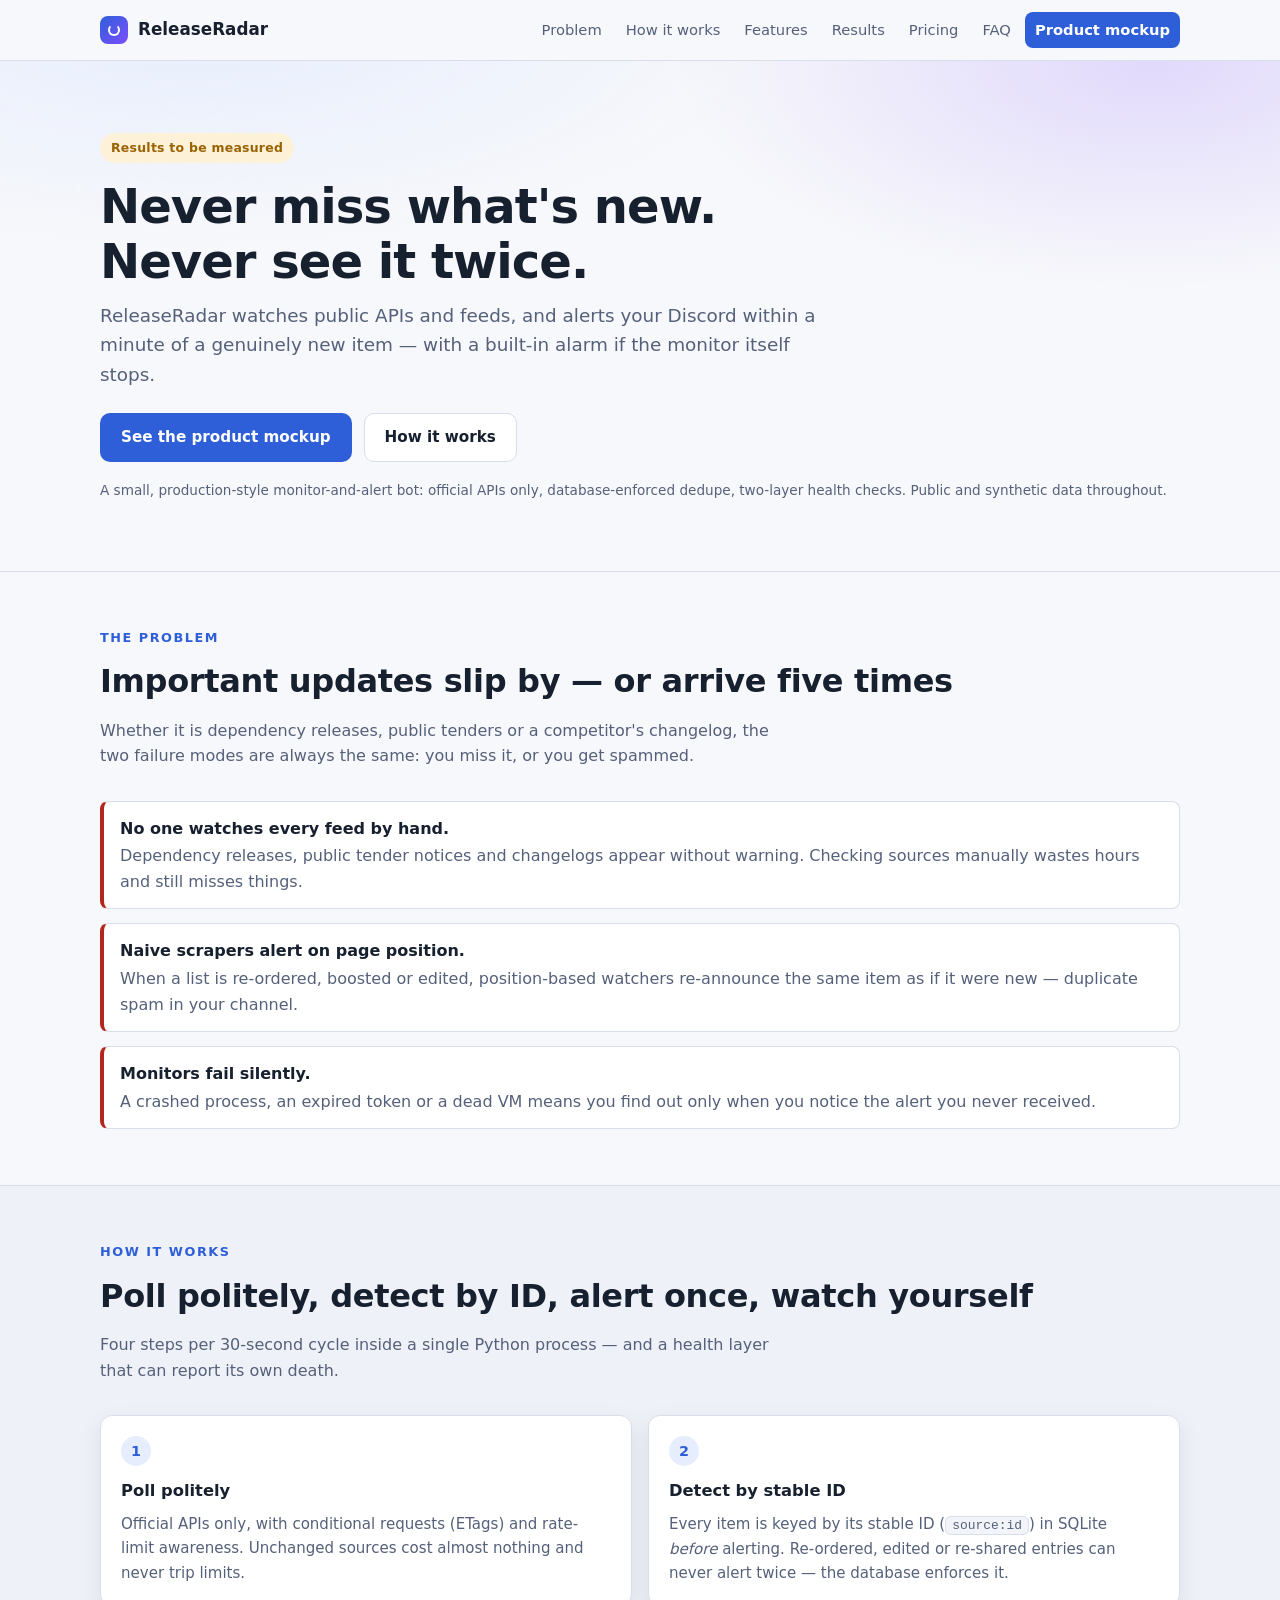
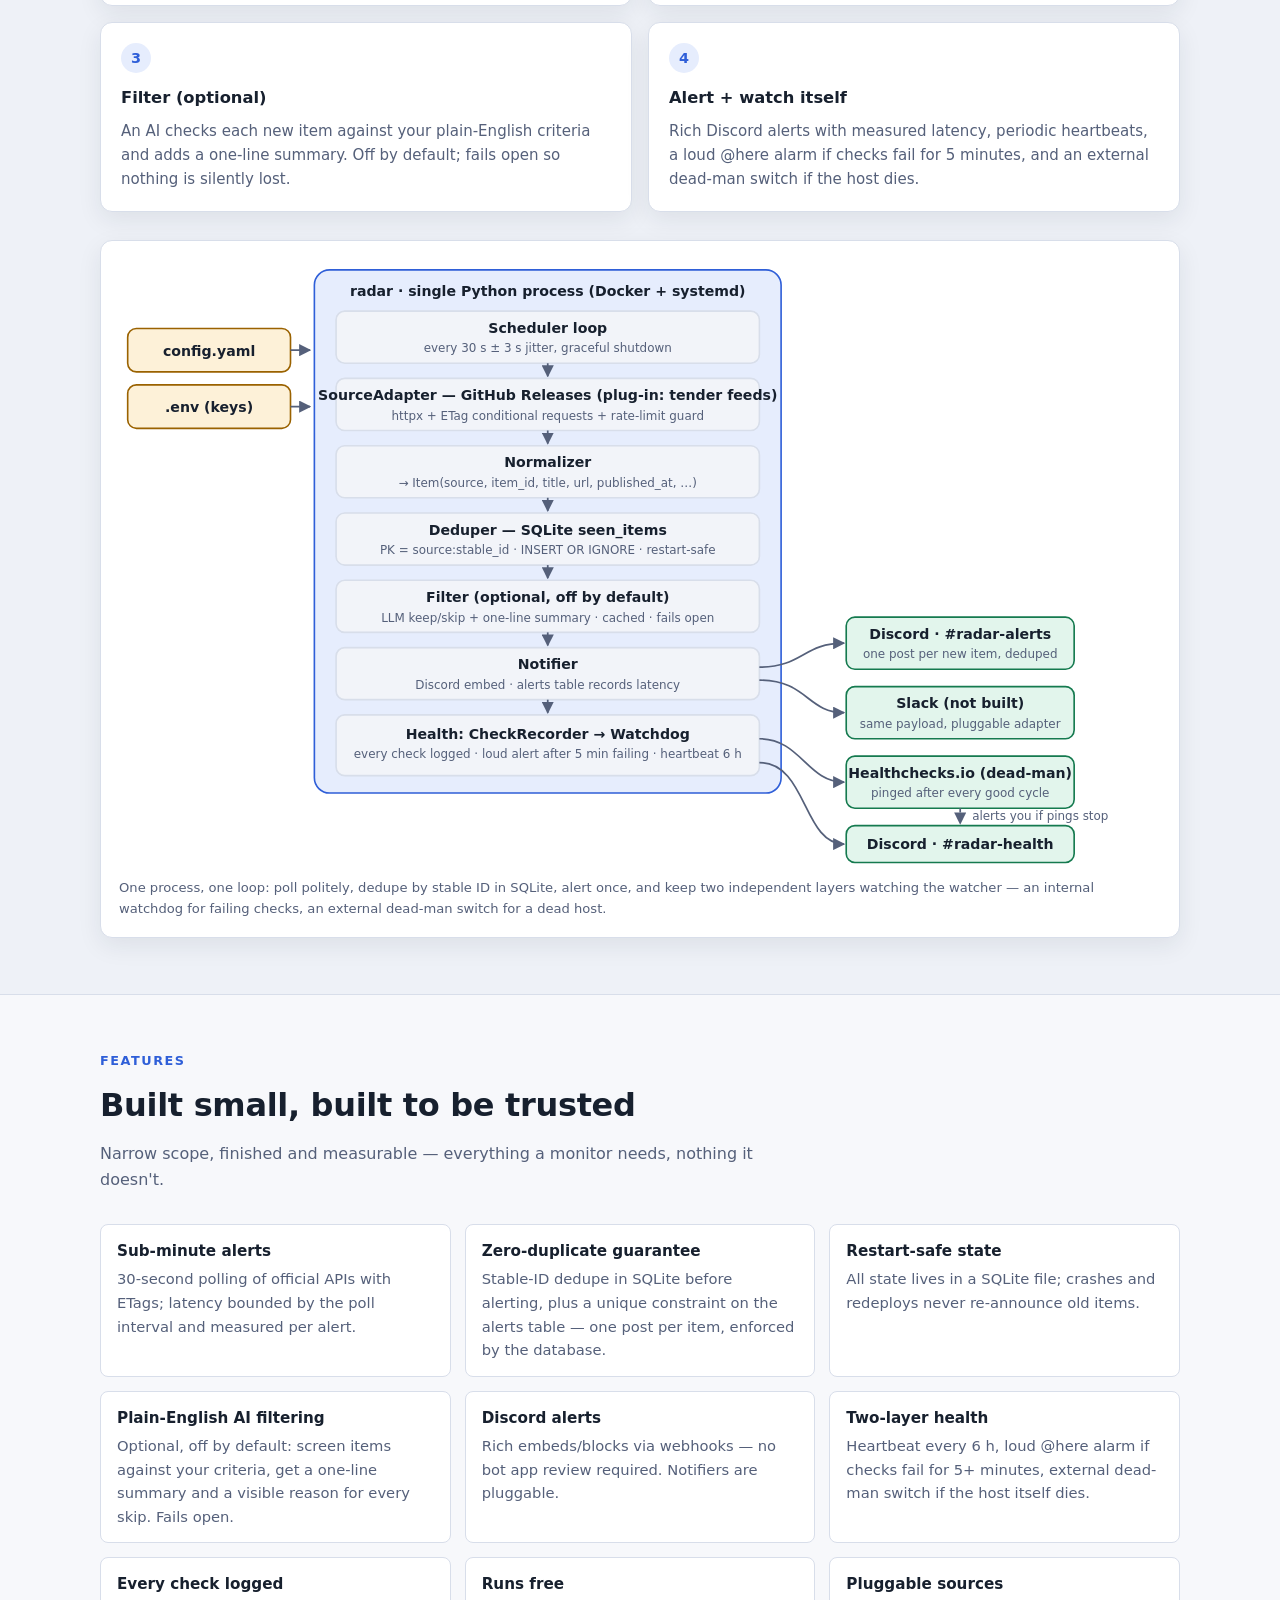
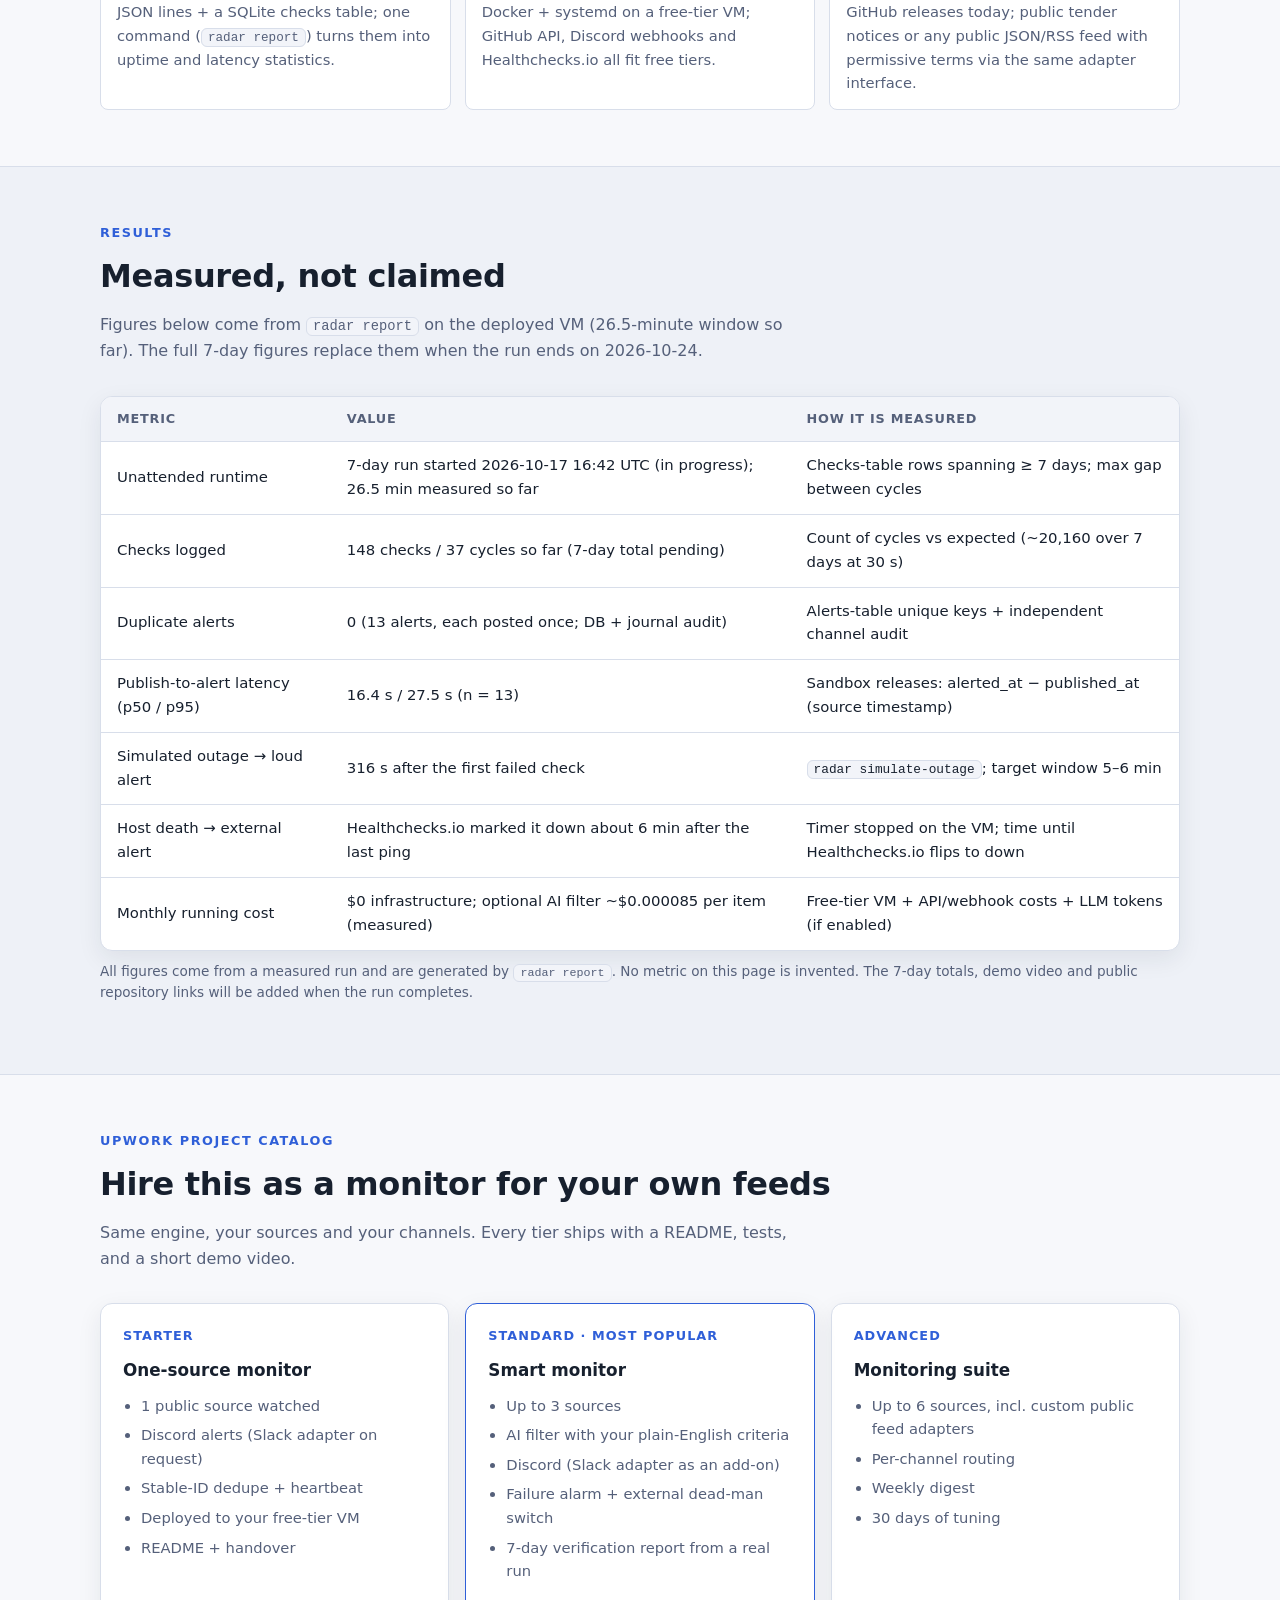
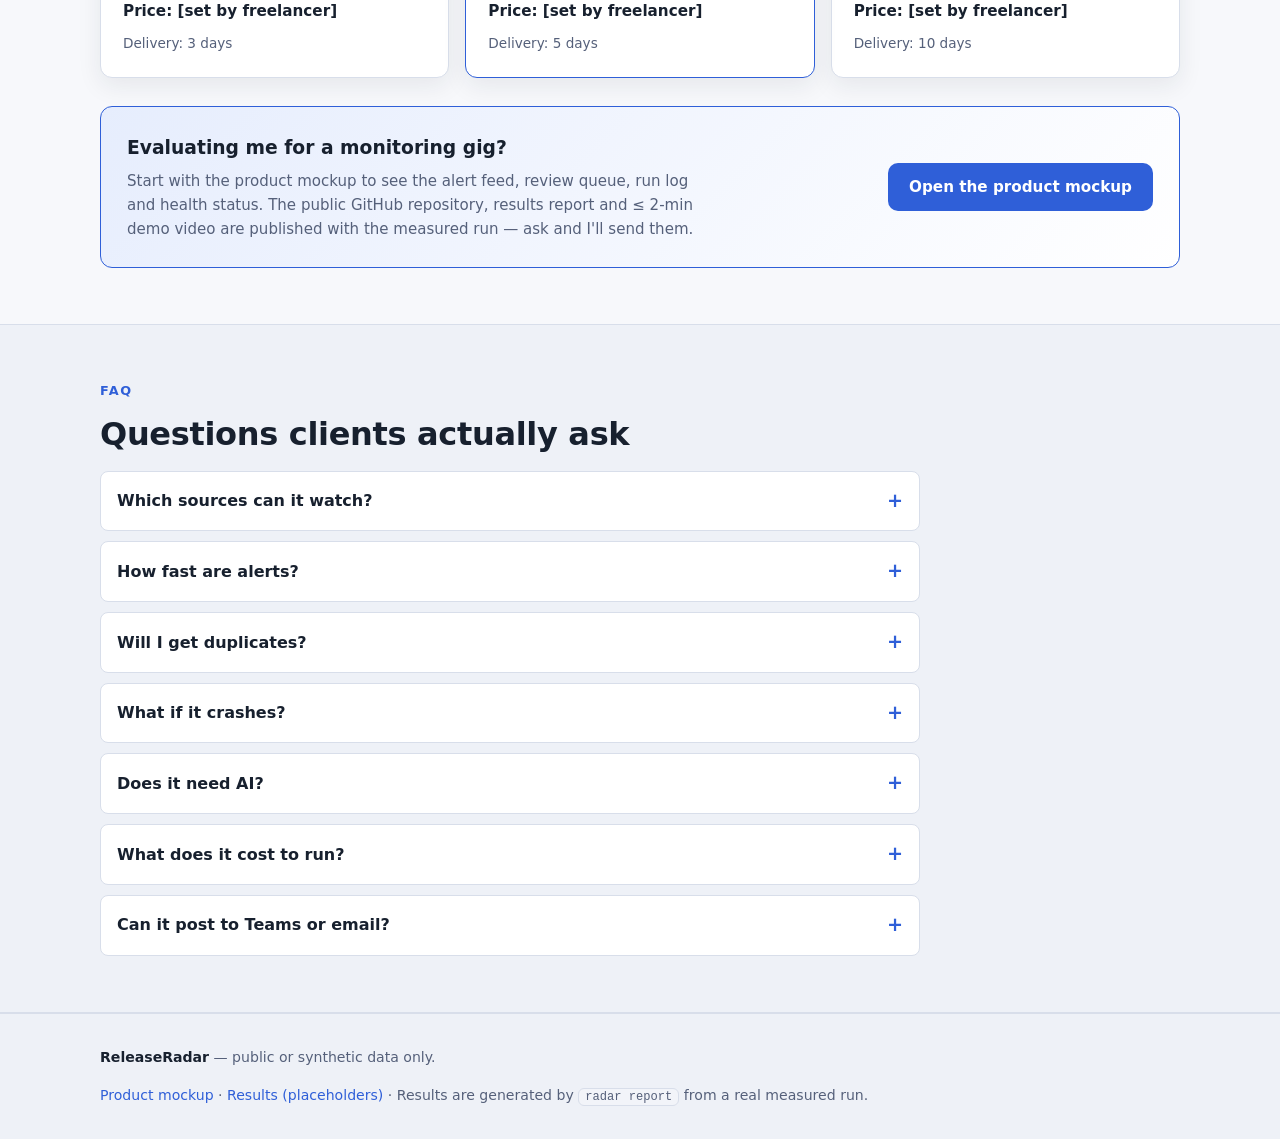
==== commit b80acece: "Remove demo-project labels and about-me blurbs Co-Authored-By: Claude Sonnet 5.5 <noreply@anthropic." ====
--- a/site/index.html
+++ b/site/index.html
@@ -4,7 +4,7 @@
   <meta charset="utf-8">
   <meta name="viewport" content="width=device-width, initial-scale=1">
   <title>ReleaseRadar — never miss what's new, never see it twice</title>
-  <meta name="description" content="ReleaseRadar watches public APIs and feeds and alerts your Discord within a minute of a genuinely new item — with a built-in alarm if the monitor itself stops. Demo project.">
+  <meta name="description" content="ReleaseRadar watches public APIs and feeds and alerts your Discord within a minute of a genuinely new item — with a built-in alarm if the monitor itself stops.">
   <link rel="icon" href="data:image/svg+xml,%3Csvg xmlns='http://www.w3.org/2000/svg' viewBox='0 0 32 32'%3E%3Crect width='32' height='32' rx='7' fill='%232f5fd8'/%3E%3Ccircle cx='16' cy='16' r='8' fill='none' stroke='%23fff' stroke-width='2.5' stroke-dasharray='30 12'/%3E%3Ccircle cx='16' cy='16' r='2.5' fill='%23fff'/%3E%3C/svg%3E">
   <link rel="stylesheet" href="styles.css">
 </head>
@@ -28,7 +28,7 @@
   <!-- ============ HERO ============ -->
   <div class="hero">
     <div class="container">
-      <span class="badge badge-demo">Demo project · results to be measured</span>
+      <span class="badge badge-demo">Results to be measured</span>
       <h1>Never miss what's new. Never see it twice.</h1>
       <p class="sub">ReleaseRadar watches public APIs and feeds, and alerts your Discord within a minute of a genuinely new item — with a built-in alarm if the monitor itself stops.</p>
       <div class="hero-ctas">
@@ -226,7 +226,7 @@
     <div class="container">
       <p class="section-kicker">Upwork Project Catalog</p>
       <h2 class="section-title">Hire this as a monitor for your own feeds</h2>
-      <p class="section-lead">Same engine, your sources and your channels. Every tier ships with a README, tests, a short demo video, and is labelled a demo project in the portfolio.</p>
+      <p class="section-lead">Same engine, your sources and your channels. Every tier ships with a README, tests, and a short demo video.</p>
 
       <div class="offer-grid">
         <div class="offer">
@@ -272,7 +272,7 @@
       <div class="cta-panel">
         <div>
           <h3>Evaluating me for a monitoring gig?</h3>
-          <p>Start with the product mockup to see the alert feed, review queue, run log and health status. The public GitHub repository, results report and ≤ 2-min demo video are published with the measured run — ask and I'll send them. Labelled a demo project throughout.</p>
+          <p>Start with the product mockup to see the alert feed, review queue, run log and health status. The public GitHub repository, results report and ≤ 2-min demo video are published with the measured run — ask and I'll send them.</p>
         </div>
         <div class="hero-ctas" style="margin:0;">
           <a class="btn btn-primary" href="demo.html">Open the product mockup</a>
@@ -323,7 +323,7 @@
   <footer class="site-footer">
     <div class="container">
       <div>
-        <strong>ReleaseRadar</strong> — a demo project for the Upwork portfolio. Not a commercial product; no client data, public or synthetic data only.
+        <strong>ReleaseRadar</strong> — public or synthetic data only.
       </div>
       <div>
         <a href="demo.html">Product mockup</a> ·
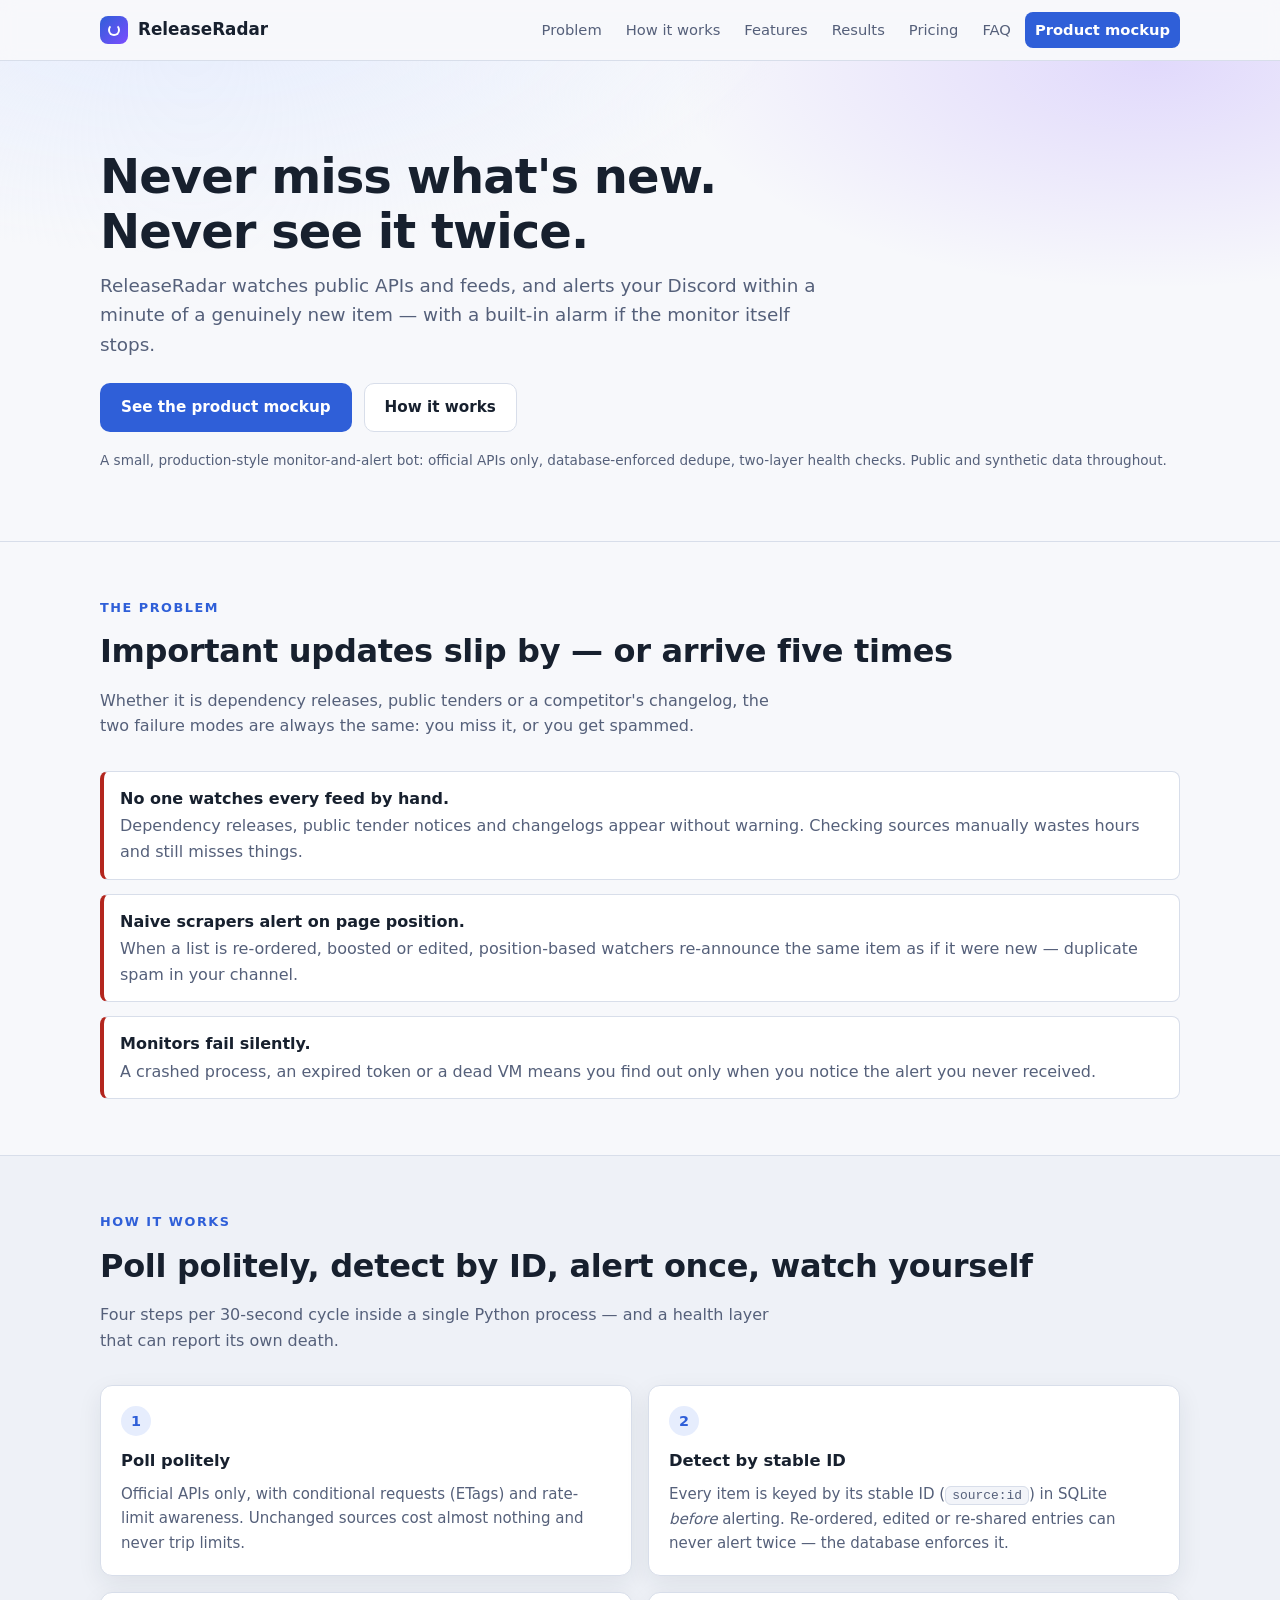
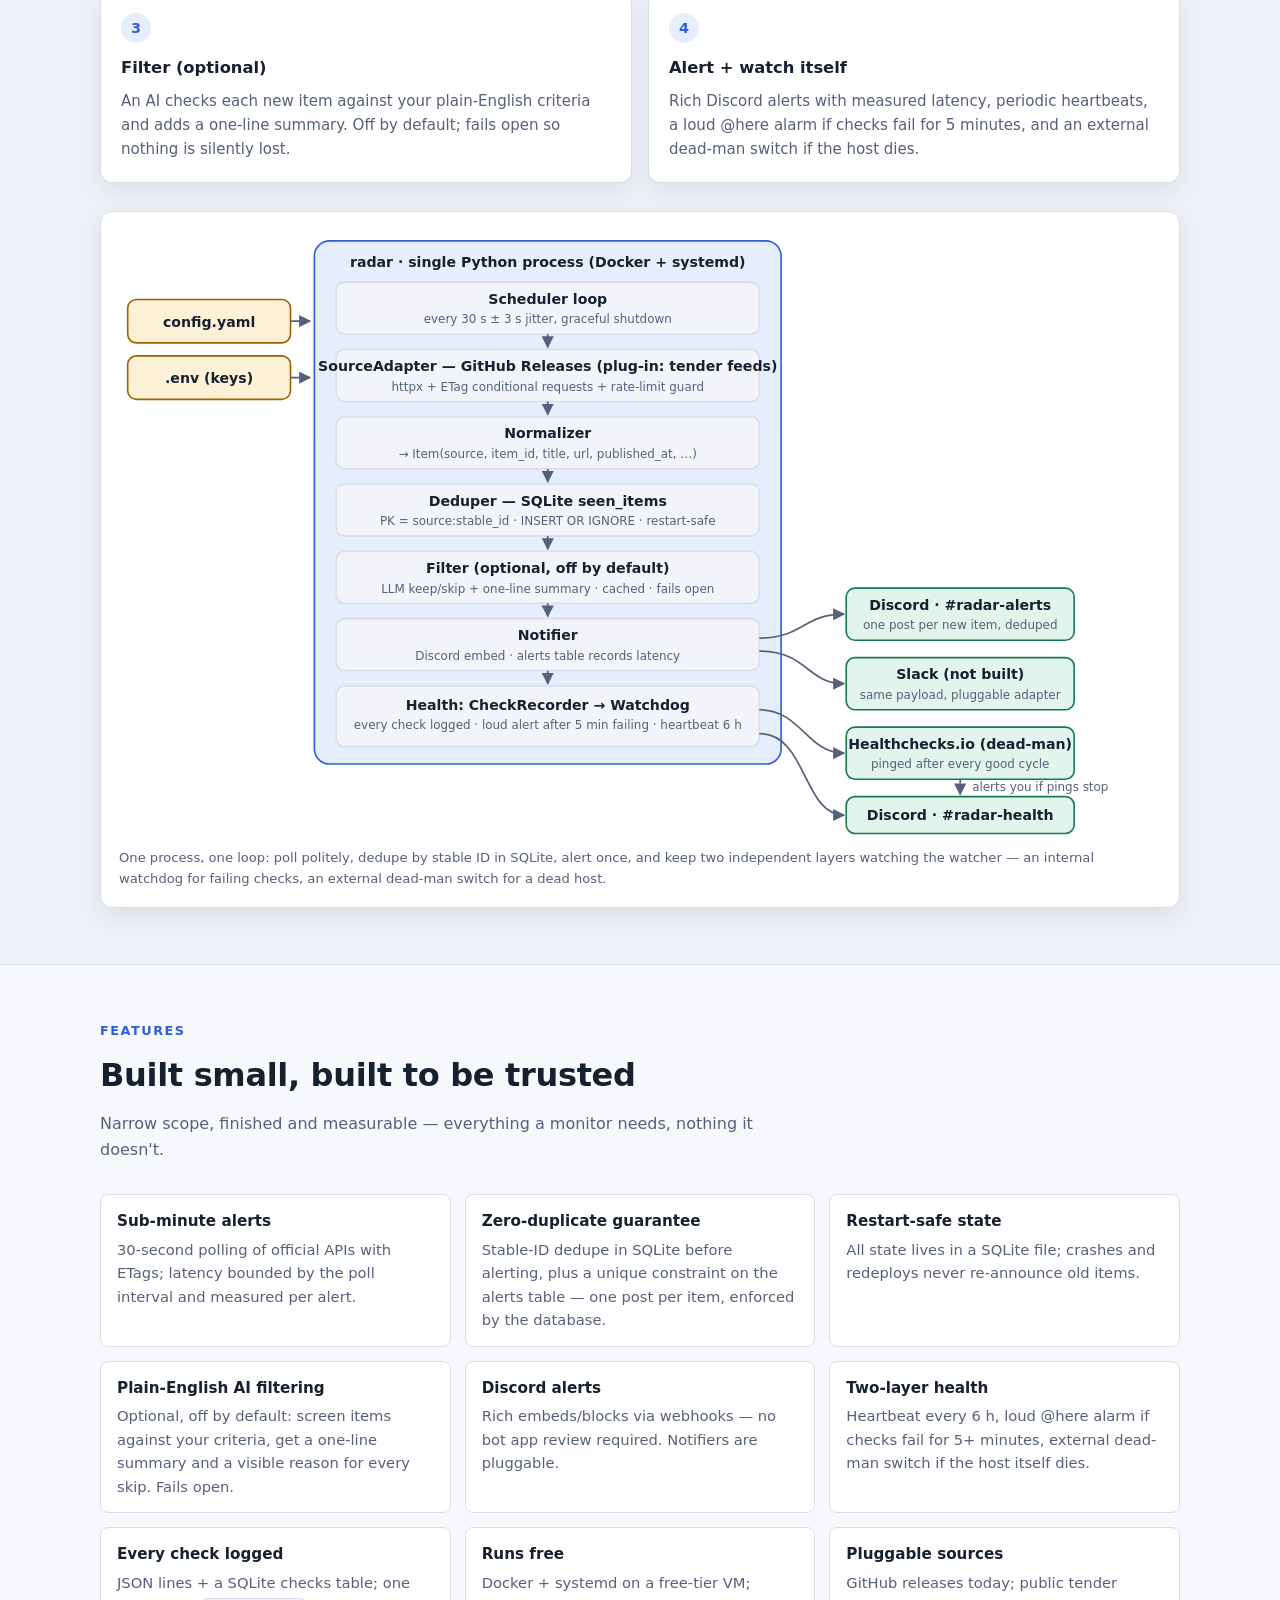
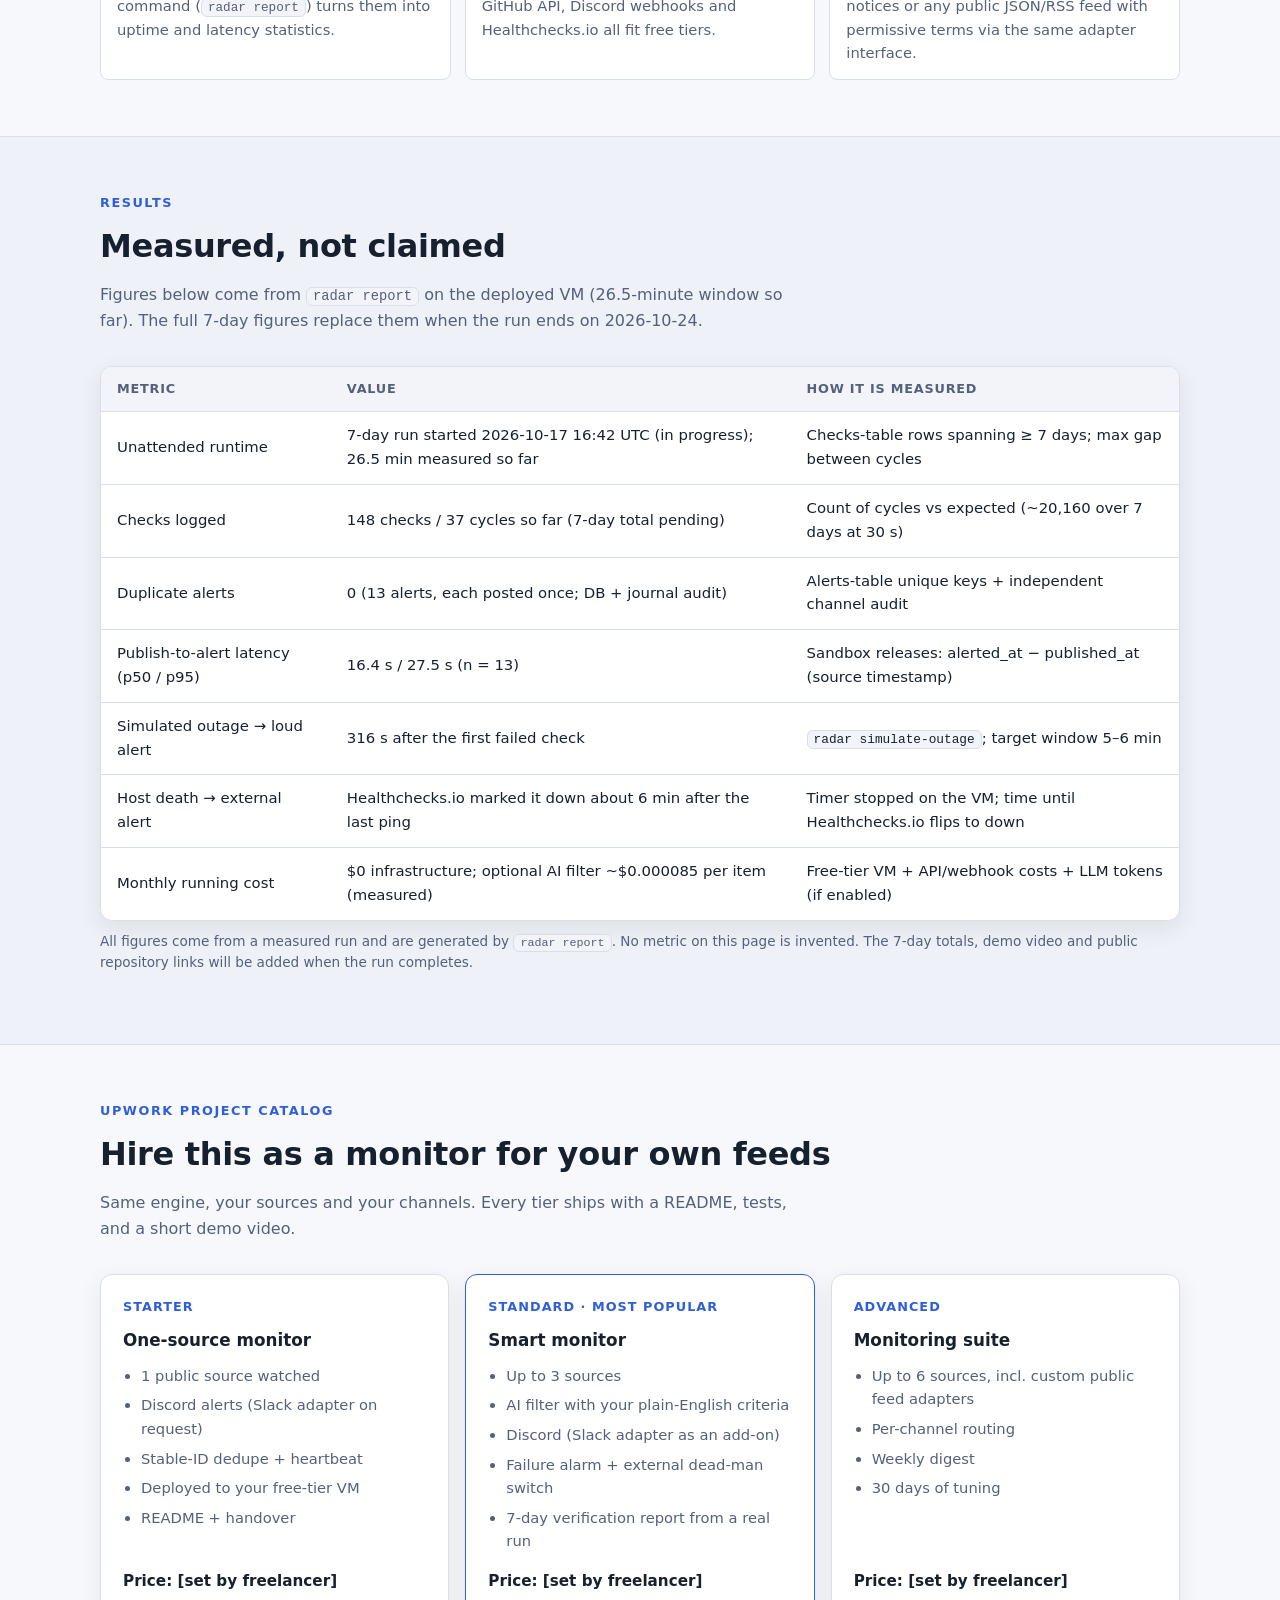
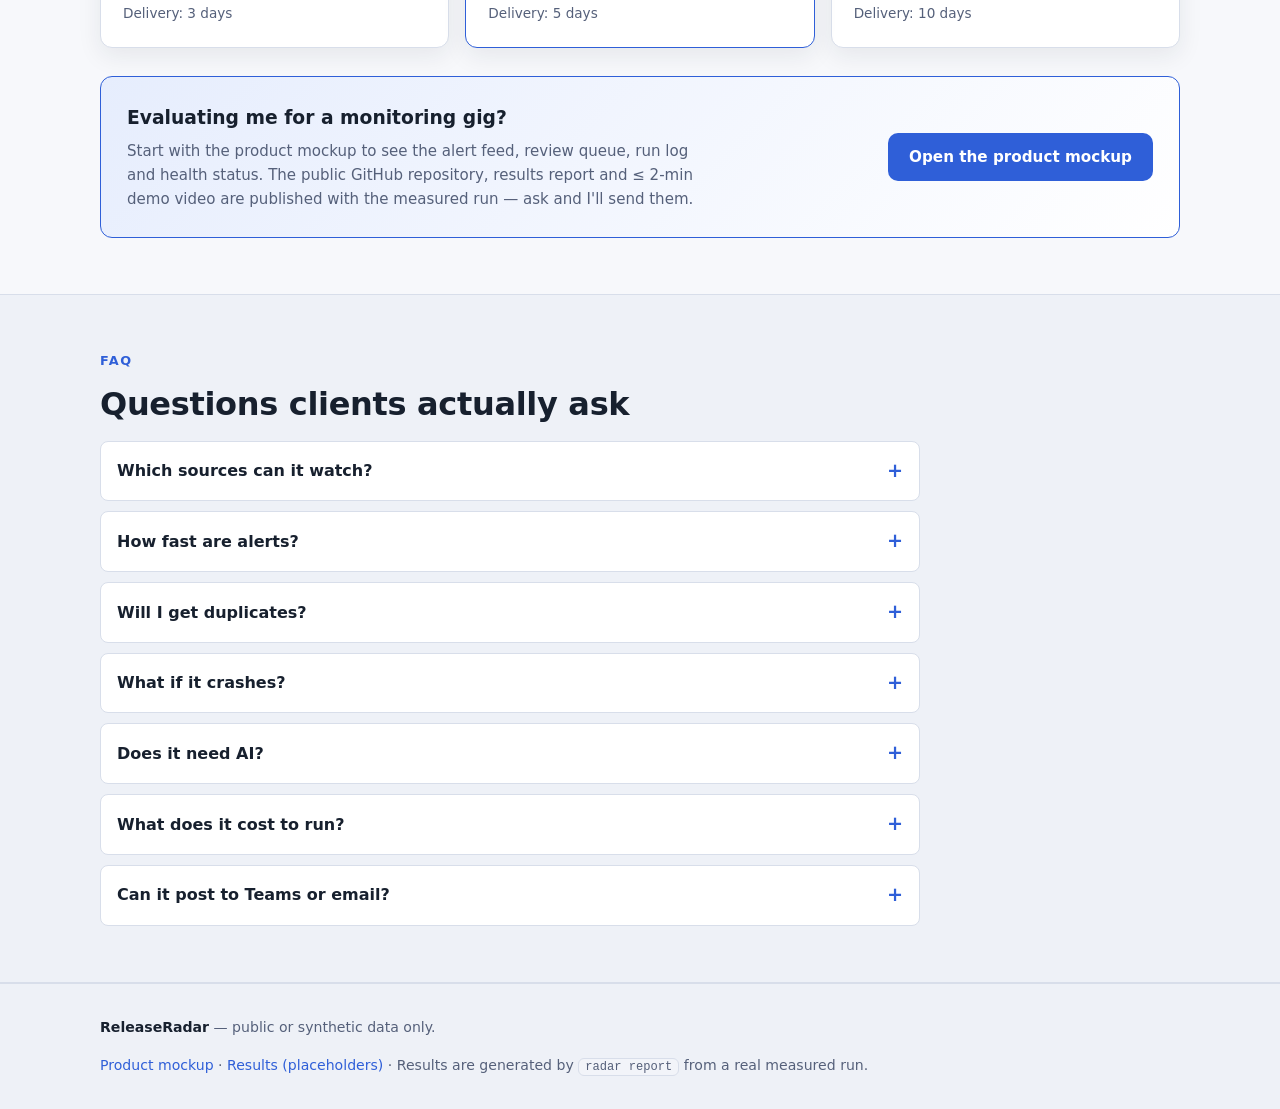
==== commit 42c19a85: "Site: drop stale 'results to be measured' badge Co-Authored-By: Claude Opus 5.5 <noreply@anthropic.c" ====
--- a/site/index.html
+++ b/site/index.html
@@ -28,7 +28,6 @@
   <!-- ============ HERO ============ -->
   <div class="hero">
     <div class="container">
-      <span class="badge badge-demo">Results to be measured</span>
       <h1>Never miss what's new. Never see it twice.</h1>
       <p class="sub">ReleaseRadar watches public APIs and feeds, and alerts your Discord within a minute of a genuinely new item — with a built-in alarm if the monitor itself stops.</p>
       <div class="hero-ctas">
